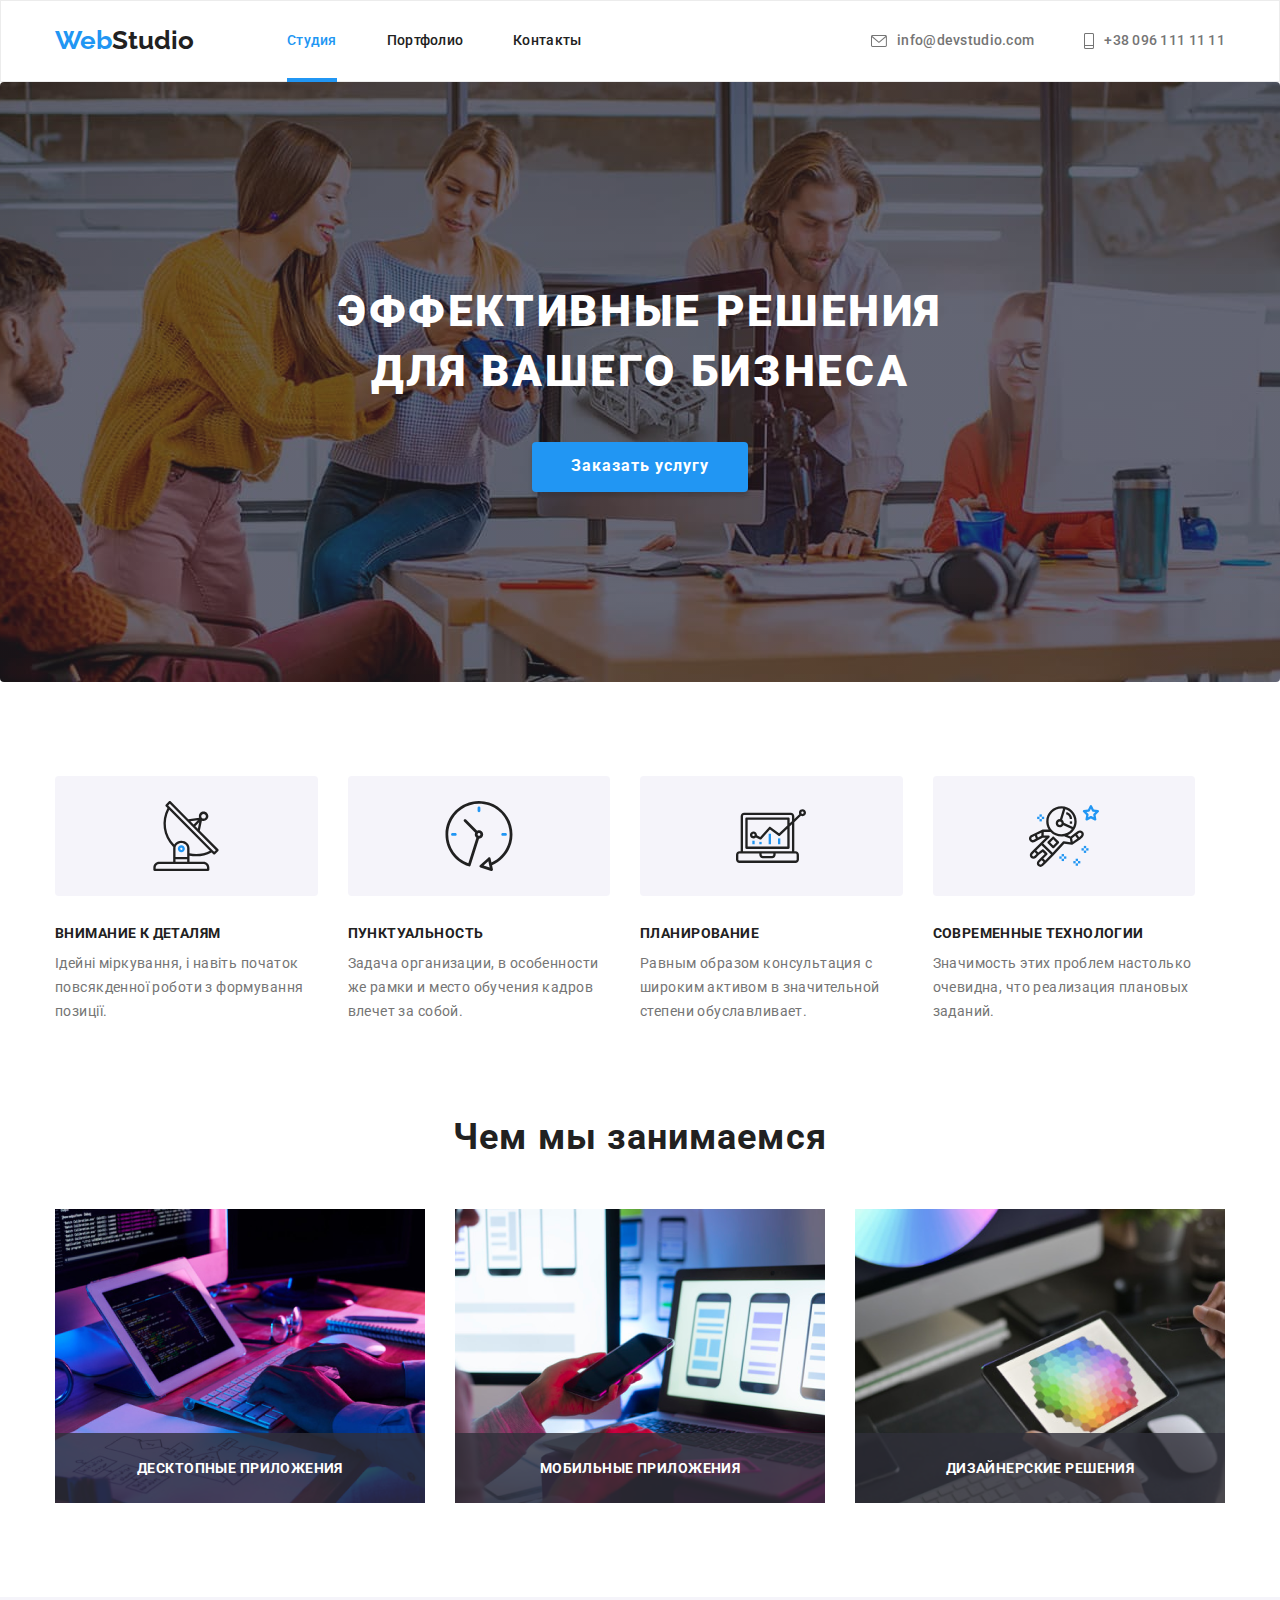
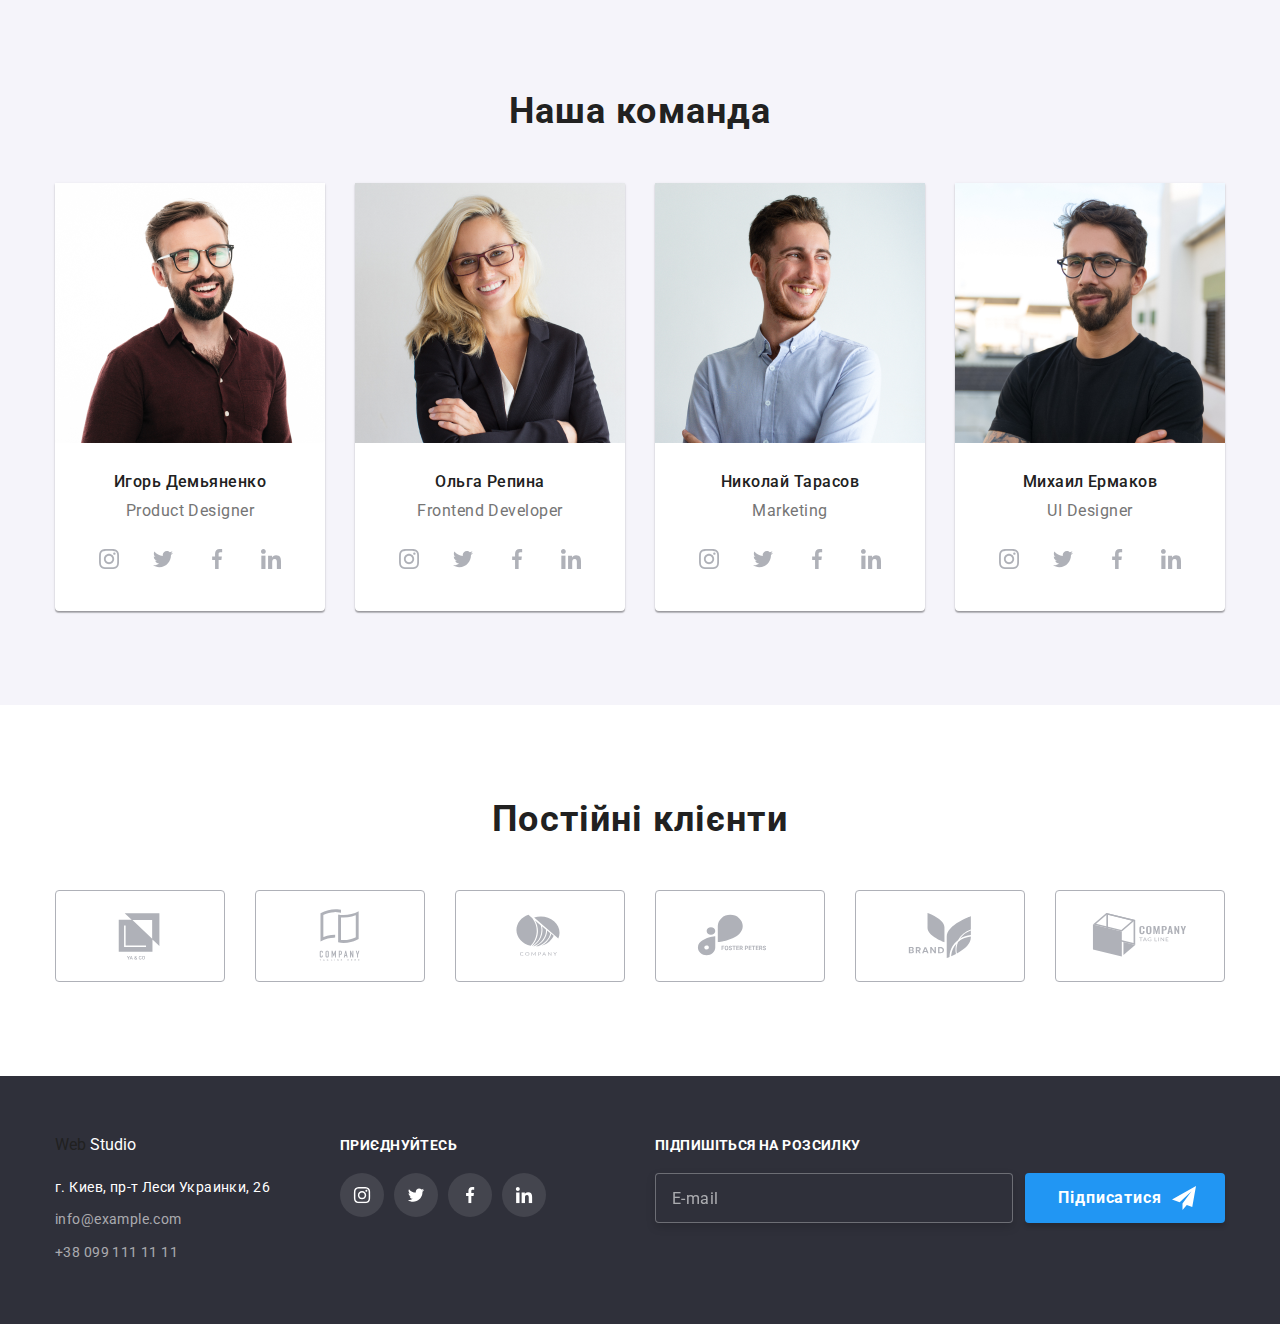
==== index.html @ 9978a511 "HW-7" ====
<!DOCTYPE html>
<html lang="ru">
  <head>
    <meta charset="UTF-8" />
    <meta
      name="viewport"
      content="width=device-width, user-scalable=no, initial-scale=1.0, maximum-scale=1.0, minimum-scale=1.0"
    />
    <meta http-equiv="X-UA-Compatible" content="ie=edge" />
    <title>Студия</title>
    <link
      href="https://fonts.googleapis.com/css2?family=Raleway:wght@700&amp;family=Roboto:wght@400;500;700;900&amp;display=swap"
      rel="stylesheet"
    />

    <link
      rel="stylesheet"
      href="https://cdnjs.cloudflare.com/ajax/libs/modern-normalize/1.1.0/modern-normalize.min.css"
    />
    <link rel="stylesheet" href="./css/styles.css" />
  </head>
  <body>
    <!--шапка -->
    <header class="header">
      <div class="container flex">
        <nav class="flex">
          <a href="#" lang="en" class=" link header__logo"
            >Web<span class="header__logo-text">Studio</span></a
          >
          <ul class="nav-header">
            <li class="nav-header__title">
              <a href="./index.html" class="nav-header__link current link">Студия</a>
            </li>
            <li class="nav-header__title">
              <a href="./portfolio.html" class="nav-header__link link">Портфолио</a>
            </li>
            <li class="nav-header__title">
              <a href="#" class="nav-header__link link">Контакты</a>
            </li>
          </ul>
        </nav>

        <!-- контакты -->
        <ul class="nav-header contact">
          <li class="nav-header__title">
            <a
              href="mailto:info@devstudio.com"
              class="nav-header__link nav-header__contacts link"
            >
              <svg class="nav-header__icon" width="16" height="12">
                <use
                  href="./images/symbol-defs.svg#icon-envelope-hover"
                  class=""
                ></use>
              </svg>
              <span>info@devstudio.com</span>
            </a>
          </li>
          <li class="nav-header__title">
            <a href="tel:+380961111111" class="nav-header__link nav-header__contacts link">
              <svg class="nav-header__icon" width="10" height="16">
                <use
                  href="./images/symbol-defs.svg#icon-Vectors"
                  class=""
                ></use>
              </svg>
              <span>+38 096 111 11 11</span></a
            >
          </li>
        </ul>
      </div>
    </header>

    <main>
      <!-- Эффективные решения для вашего бизнеса -->
      <section class="hero">
        <div class="container">
          <h1 class="hero__title">Эффективные решения для вашего бизнеса</h1>
          <button type="button" class="hero__btn" data-modal-open>
            Заказать услугу
          </button>
        </div>
      </section>
      <!-- Особенности -->
      <section class="section">
        <h2 class="visually-hidden">Особенности</h2>
        <div class="container">
          <ul class="flex">
            <li class="benefits__list">
              <h3 class="benefits__title">Внимание к деталям</h3>
              <p class="benefits__text">
                Ідейні міркування, і навіть початок повсякденної роботи з
                формування позиції.
              </p>
            </li>
            <li class="benefits__list ">
              <h3 class="benefits__title">Пунктуальность</h3>
              <p class="benefits__text">
                Задача организации, в особенности же рамки и место обучения
                кадров влечет за собой.
              </p>
            </li>
            <li class="benefits__list ">
              <h3 class="benefits__title">Планирование</h3>
              <p class="benefits__text">
                Равным образом консультация с широким активом в значительной
                степени обуславливает.
              </p>
            </li>
            <li class="benefits__list ">
              <h3 class="benefits__title">Современные технологии</h3>
              <p class="benefits__text">
                Значимость этих проблем настолько очевидна, что реализация
                плановых заданий.
              </p>
            </li>
          </ul>
        </div>
      </section>
      <!-- Чем мы занимаемся -->
      <section class="section-main">
        <div class="container">
          <h2 class="title-text">Чем мы занимаемся</h2>

          <ul class="flex metier">
            <li class="metier__list">
              <img
                src="./images/occupation1.jpg"
                alt="Десктопные приложения"
                width="370"
                height="294"
              />
              <div class="metier__item">
                <p class=""> Десктопные приложения </p>
              </div>
            </li>
            <li class="metier__list">
              <img
                src="./images/occupation2.jpg"
                alt="Мобильные приложения"
                width="370"
                height="294"
              />
              <div class="metier__item">
                <p class=""> Мобильные приложения </p>
              </div>
            </li>
            <li class="metier__list">
              <img
                src="./images/occupation3.jpg"
                alt="Дизайнерские решения"
                width="370"
                height="294"
              />
              <div class="metier__item">
                <p class=""> Дизайнерские решения </p>
              </div>
            </li>
          </ul>
        </div>
      </section>
      <!-- Наша команда -->
      <section class="team-section section">
        <div class="container">
          <h2 class="title-text">Наша команда</h2>
          <ul class="team flex">
            <li class="box main-nav-item">
              <img
                src="./images/team1.jpeg"
                alt="Product Designer"
                width="270"
              />
              <div class="team-text">
                <h3 class="team-name">Игорь Демьяненко</h3>
                <p lang="en" class="team-profession">Product Designer</p>
                <ul class="team-icon-list">
                  <li class="team-icon-item link">
                    <a href="" class="team-icon">
                      <svg class="team-icon-svg" width="20" height="20">
                        <use
                          href="./images/symbol-defs.svg#icon-instagram-2"
                          class="team-icon-use"
                        ></use>
                      </svg>
                    </a>
                  </li>
                  <li class="team-icon-item link">
                    <a href="" class="team-icon">
                      <svg class="team-icon-svg" width="20" height="20">
                        <use
                          href="./images/symbol-defs.svg#icon-twitter-1"
                          class="team-icon-use"
                        ></use>
                      </svg>
                    </a>
                  </li>
                  <li class="team-icon-item link">
                    <a href="" class="team-icon">
                      <svg class="team-icon-svg" width="20" height="20">
                        <use
                          href="./images/symbol-defs.svg#icon-facebook-1"
                          class="team-icon-use"
                        ></use>
                      </svg>
                    </a>
                  </li>
                  <li class="team-icon-item link">
                    <a href="" class="team-icon">
                      <svg class="team-icon-svg" width="20" height="20">
                        <use
                          href="./images/symbol-defs.svg#icon-linkedin-1"
                          class="team-icon-use"
                        ></use>
                      </svg>
                    </a>
                  </li>
                </ul>
              </div>
            </li>
            <li class="box main-nav-item">
              <img
                src="./images/team2.jpeg"
                alt="Frontend Developer"
                width="270"
              />
              <div class="team-text">
                <h3 class="team-name">Ольга Репина</h3>
                <p lang="en" class="team-profession">Frontend Developer</p>
                <ul class="team-icon-list">
                  <li class="team-icon-item link">
                    <a href="" class="team-icon">
                      <svg class="team-icon-svg" width="20" height="20">
                        <use
                          href="./images/symbol-defs.svg#icon-instagram-2"
                          class="team-icon-use"
                        ></use>
                      </svg>
                    </a>
                  </li>
                  <li class="team-icon-item link">
                    <a href="" class="team-icon">
                      <svg class="team-icon-svg" width="20" height="20">
                        <use
                          href="./images/symbol-defs.svg#icon-twitter-1"
                          class="team-icon-use"
                        ></use>
                      </svg>
                    </a>
                  </li>
                  <li class="team-icon-item link">
                    <a href="" class="team-icon">
                      <svg class="team-icon-svg" width="20" height="20">
                        <use
                          href="./images/symbol-defs.svg#icon-facebook-1"
                          class="team-icon-use"
                        ></use>
                      </svg>
                    </a>
                  </li>
                  <li class="team-icon-item link">
                    <a href="" class="team-icon">
                      <svg class="team-icon-svg" width="20" height="20">
                        <use
                          href="./images/symbol-defs.svg#icon-linkedin-1"
                          class="team-icon-use"
                        ></use>
                      </svg>
                    </a>
                  </li>
                </ul>
              </div>
            </li>
            <li class="box main-nav-item">
              <img src="./images/team3.jpeg" alt="Marketing" width="270" />
              <div class="team-text">
                <h3 class="team-name">Николай Тарасов</h3>
                <p lang="en" class="team-profession">Marketing</p>
                <ul class="team-icon-list">
                  <li class="team-icon-item link">
                    <a href="" class="team-icon">
                      <svg class="team-icon-svg" width="20" height="20">
                        <use
                          href="./images/symbol-defs.svg#icon-instagram-2"
                          class="team-icon-use"
                        ></use>
                      </svg>
                    </a>
                  </li>
                  <li class="team-icon-item link">
                    <a href="" class="team-icon">
                      <svg class="team-icon-svg" width="20" height="20">
                        <use
                          href="./images/symbol-defs.svg#icon-twitter-1"
                          class="team-icon-use"
                        ></use>
                      </svg>
                    </a>
                  </li>
                  <li class="team-icon-item link">
                    <a href="" class="team-icon">
                      <svg class="team-icon-svg" width="20" height="20">
                        <use
                          href="./images/symbol-defs.svg#icon-facebook-1"
                          class="team-icon-use"
                        ></use>
                      </svg>
                    </a>
                  </li>
                  <li class="team-icon-item link">
                    <a href="" class="team-icon">
                      <svg class="team-icon-svg" width="20" height="20">
                        <use
                          href="./images/symbol-defs.svg#icon-linkedin-1"
                          class="team-icon-use"
                        ></use>
                      </svg>
                    </a>
                  </li>
                </ul>
              </div>
            </li>
            <li class="box main-nav-item">
              <img src="./images/team4.jpeg" alt="UI Designer" width="270" />
              <div class="team-text">
                <h3 class="team-name">Михаил Ермаков</h3>
                <p lang="en" class="team-profession">UI Designer</p>
                <ul class="team-icon-list">
                  <li class="team-icon-item link">
                    <a href="" class="team-icon">
                      <svg class="team-icon-svg" width="20" height="20">
                        <use
                          href="./images/symbol-defs.svg#icon-instagram-2"
                          class="team-icon-use"
                        ></use>
                      </svg>
                    </a>
                  </li>
                  <li class="team-icon-item link">
                    <a href="" class="team-icon">
                      <svg class="team-icon-svg" width="20" height="20">
                        <use
                          href="./images/symbol-defs.svg#icon-twitter-1"
                          class="team-icon-use"
                        ></use>
                      </svg>
                    </a>
                  </li>
                  <li class="team-icon-item link">
                    <a href="" class="team-icon">
                      <svg class="team-icon-svg" width="20" height="20">
                        <use
                          href="./images/symbol-defs.svg#icon-facebook-1"
                          class="team-icon-use"
                        ></use>
                      </svg>
                    </a>
                  </li>
                  <li class="team-icon-item link">
                    <a href="" class="team-icon">
                      <svg class="team-icon-svg" width="20" height="20">
                        <use
                          href="./images/symbol-defs.svg#icon-linkedin-1"
                          class="team-icon-use"
                        ></use>
                      </svg>
                    </a>
                  </li>
                </ul>
              </div>
            </li>
          </ul>
        </div>
      </section>
      <!--   Постійні клієнти-->
      <section class="section">
        <div class="container">
          <h2 class="title-text">Постійні клієнти</h2>
          <ul class="clients">
            <li class="clients-icons-item link">
              <a href="" class="clients-icon">
                <svg class="clients-icon-svg" width="106" height="60">
                  <use
                    href="./images/symbol-defs.svg#icon-Logo"
                    class="clients-icon-use"
                  ></use>
                </svg>
              </a>
            </li>
            <li class="clients-icons-item link">
              <a href="" class="clients-icon">
                <svg class="clients-icon-svg" width="106" height="60">
                  <use
                    href="./images/symbol-defs.svg#icon-Logo-1"
                    class="clients-icon-use"
                  ></use>
                </svg>
              </a>
            </li>
            <li class="clients-icons-item link">
              <a href="" class="clients-icon">
                <svg class="clients-icon-svg" width="106" height="60">
                  <use
                    href="./images/symbol-defs.svg#icon-Logo-2"
                    class="clients-icon-use"
                  ></use>
                </svg>
              </a>
            </li>
            <li class="clients-icons-item link">
              <a href="" class="clients-icon">
                <svg class="clients-icon-svg" width="106" height="60">
                  <use
                    href="./images/symbol-defs.svg#icon-Logo-3"
                    class="clients-icon-use"
                  ></use>
                </svg>
              </a>
            </li>
            <li class="clients-icons-item link">
              <a href="" class="clients-icon">
                <svg class="clients-icon-svg" width="106" height="60">
                  <use
                    href="./images/symbol-defs.svg#icon-Logo-4"
                    class="clients-icon-use"
                  ></use>
                </svg>
              </a>
            </li>
            <li class="clients-icons-item link">
              <a href="" class="clients-icon">
                <svg class="clients-icon-svg" width="106" height="60">
                  <use
                    href="./images/symbol-defs.svg#icon-Logo-5"
                    class="clients-icon-use"
                  ></use>
                </svg>
              </a>
            </li>
          </ul>
        </div>
      </section>
    </main>
    <footer class="footer-box">
      <div class="container footer-box-flex">
        <div>
          <a href="#" lang="en" class="logo link"
            >Web
            <span class="studio-logo-footer">Studio</span>
          </a>

          <address class="addresses">
            <ul>
              <li class="addresses-footer-gps">
                <a class="contact-footer link gps">
                  г. Киев, пр-т Леси Украинки, 26</a
                >
              </li>
              <li class="addresses-footer-mail">
                <a href="mailto:info@example.com" class="contact-footer link"
                  >info@example.com</a
                >
              </li>
              <li class="addresses-footer-tel">
                <a href="tel:+380991111111" class="contact-footer link"
                  >+38 099 111 11 11</a
                >
              </li>
            </ul>
          </address>
        </div>

          <div class="footer-box-icon">
            <p class="footer-icon-text">приєднуйтесь</p>
            <ul class="footer-flex">
              <li class="footer-icon-item link">
                <a href="" class="footer-icon">
                  <svg class="footer-icon-svg" width="20" height="16.25">
                    <use
                      href="./images/symbol-defs.svg#icon-instagram-2"
                      class="footer-icon-use"
                    ></use>
                  </svg>
                </a>
              </li>
              <li class="footer-icon-item link">
                <a href="" class="footer-icon">
                  <svg class="footer-icon-svg" width="20" height="16.25">
                    <use
                      href="./images/symbol-defs.svg#icon-twitter-1"
                      class="footer-icon-use"
                    ></use>
                  </svg>
                </a>
              </li>
              <li class="footer-icon-item link">
                <a href="" class="footer-icon">
                  <svg class="footer-icon-svg" width="20" height="16.25">
                    <use
                      href="./images/symbol-defs.svg#icon-facebook-1"
                      class="footer-icon-use"
                    ></use>
                  </svg>
                </a>
              </li>
              <li class="footer-icon-item link">
                <a href="" class="footer-icon">
                  <svg class="footer-icon-svg" width="20" height="16.25">
                    <use
                      href="./images/symbol-defs.svg#icon-linkedin-1"
                      class="footer-icon-use"
                    ></use>
                  </svg>
                </a>
              </li>
            </ul>
          </div>


          <div class="footer-box-icon-btn">
            <p class="footer-icon-text">Підпишіться на розсилку</p>
            <form class="footer-flex">
              <label for="email"></label>
              <input
                type="email"
                name="email"
                placeholder="E-mail"
                class="footer-input"
                id="email"
              />

              <button type="submit" class="modal-btn-footer">
                Підписатися
                <svg class="icon-modal-svg-footer" width="24" height="24">
                  <use href="./images/symbol-defs.svg#icon-icon-send"></use>
                </svg>
              </button>

            </form>
          </div>

      </div>
    </footer>

    <div class="backdrop is-hidden" data-modal>
      <div class="modal">
        <button type="button" class="icon-modal" data-modal-close>
          <svg class="modal-close" width="11" height="11">
          <use href="./images/symbol-defs.svg#icon-close" class=""></use>
        </svg></button>
        <p class="text-form">Залиште свої дані, ми вам передзвонимо</p>
        <form>

          <div class="form-studio">
            <label class="form-studio-label" for="name">Ім'я</label>
              <input type="text" name="name" class="form-input" id="name"/>
              <svg class="icon-modal-svg" width="12" height="12">
                <use href="./images/symbol-defs.svg#icon-name"></use>
              </svg>
          </div>

          <div class="form-studio">
            <label class="form-studio-label" for="tel"
              >Телефон </label>
              <input type="number" name="tel" class="form-input" id="tel"/>
              <svg class="icon-modal-svg" width="12" height="12">
                <use href="./images/symbol-defs.svg#icon-tel"></use>
              </svg>

          </div>

          <div class="form-studio">
            <label class="form-studio-label" for="email_studio"
              >Пошта</label>

              <input type="email" name="email" class="form-input" id="email_studio"/>
              <svg class="icon-modal-svg" width="12" height="12">
                <use href="./images/symbol-defs.svg#icon-email"></use>
              </svg>

          </div>

          <label for="comment" class="form-studio">Коментар </label>
          <textarea
            name="comment"
            id="comment"
            rows="10"
            placeholder="Введіть текст"
            class="form-studio-textarea"
          ></textarea>
          <div class="checkbox-modal">
            <label for="policy" class="checkbox-modal-text">
              <input
                type="checkbox"
                name="policy"
                id="policy"
                class="checkbox"
              />
              <svg
                class="icon-checkbox icon-modal-check"
                width="16"
                height="15"
              >
                <use href="./images/symbol-defs.svg#icon-check"></use>
              </svg>
              <span class="icon-checkbox-text">
              Погоджуюся з розсилкою та приймаю
              <a href="" class="link-checkbox"> Умови договору </a>
            </span>
            </label
            >
          </div>

            <button type="submit" class="modal-btn">Відправити</button>

        </form>
      </div>
    </div>
    <script src="./js/modal.js"></script>
  </body>
</html>
---- css/styles.css ----
:root {
  --header-color: #212121;
  --text-color: #757575;
  --accent-color: #2196f3;
  --light-color: #ffffff;
  --fon-color: #2f303a;
  --team-color: #f5f4fa;
  --border-color: #ececec;
  --icon-color: #afb1b8;
  --border-shadow-color: #eeeeee;
  --hover-portfolio: rgba(33, 150, 243, 0.9);
}

body {
  font-family: "Roboto", sans-serif;
  color: var(--header-color);
  background-color: var(--light-color);
}

h1,
h2,
h3,
h4,
h5,
h6,
p {
  margin: 0;
}

ul {
  margin: 0;
  padding-left: 0;
}

.container {
  width: 1200px;
  padding-left: 15px;
  padding-right: 15px;

  margin-left: auto;
  margin-right: auto;
}

.link {
  text-decoration: none;
  color: var(--header-color);
}

li {
  list-style: none;
}

.section {
  padding-top: 94px;
  padding-bottom: 94px;
}

/* Cтудия */
.flex{
  display: flex;
}
.header {
  border: 1px solid var(--border-color);
  margin-right: auto;
  margin-left: auto;
}
.header__logo {
  padding-top: 24px;
  padding-bottom: 25px;
  margin-right: 93px;
  font-family: "Raleway", sans-serif;
  font-weight: 700;
  font-size: 26px;
  line-height: 1.19;
  color: var(--accent-color);
}
.nav-header {
  font-weight: 500;
  font-size: 14px;
  line-height: 1.14;
  letter-spacing: 0.02em;
  display: flex;
  transition: color 250ms cubic-bezier(0.4, 0, 0.2, 1);
}
.nav-header__link {
  display: block;
  padding-top: 32px;
  padding-bottom: 32px;
  transition: color 250ms cubic-bezier(0.4, 0, 0.2, 1);
}
.nav-header__title {
  margin-right: 50px;
  position: relative;
}
.nav-header__title:last-child,
.main-nav-item:last-child,
.metier__list:last-child,
.footer-icon-item:last-child {
  margin-right: 0;
}
.nav-header__icon {
  margin-right: 10px;
}
.nav-header__contacts {
  color: var(--text-color);
  fill: var(--text-color);
  display: flex;
  align-items: center;
}
.nav-header .nav-header__link:hover {
  color: var(--accent-color);
  fill: var(--accent-color);
}
.nav-header .nav-header__link:focus {
  color: var(--accent-color);
}
.nav-header .nav-header__link:focus .header-icon {
  fill: var(--accent-color);
}
.contact {
  margin-left: auto;
}
.current::after {
  position: absolute;
  content: "";
  display: inline-block;
  width: 100%;
  height: 4px;
  background-color: var(--accent-color);
  bottom: -1.5%;
  left: 0;
}
.current {
  color: var(--accent-color);
}
.hero {
  background-color: #c4c4c4;
  height: 600px;
  max-width: 1600px;
  margin-right: auto;
  margin-left: auto;
  background-image: linear-gradient(
          to right,
          rgba(47, 48, 58, 0.4),
          rgba(47, 48, 58, 0.4)
  ),
  url("../images/hero.jpg");
  background-repeat: no-repeat;
  background-size: cover;
  background-position: center;
  border-radius: 4px;
  display: block;
  text-align: center;
  padding: 200px 0;
}
.hero__title {
  font-weight: 900;
  font-size: 44px;
  line-height: 1.36;
  text-align: center;
  letter-spacing: 0.06em;
  text-transform: uppercase;
  color: var(--light-color);
  width: 696px;
  margin: auto;
}
.hero__btn:hover,
.hero__btn:focus {
  background-color: var(--accent-color);
  color: var(--light-color);
}
.hero__btn {
  cursor: pointer;
  transition: color 250ms cubic-bezier(0.4, 0, 0.2, 1);
  border: 0;
  background: var(--accent-color);
  box-shadow: 0 4px 4px rgba(0, 0, 0, 0.15);
  border-radius: 4px;
  font-weight: 700;
  font-size: 16px;
  line-height: 1.8;
  align-items: center;
  text-align: center;
  letter-spacing: 0.06em;
  color: var(--light-color);
  width: 216px;
  height: 50px;
  margin-top: 40px;
}
.visually-hidden {
  position: absolute;
  width: 1px;
  height: 1px;
  margin: -1px;
  border: 0;
  padding: 0;
  white-space: nowrap;
  clip: rect(0 0 0 0);
  overflow: hidden;
}
.benefits__list {
  flex-basis: 270px;
  margin-right: 30px;
  position: relative;
}
.benefits__list::before {
  content: "";
  display: flex;
  height: 120px;
  margin-bottom: 30px;
  background-size: 70px 70px;
  background-repeat: no-repeat;
  background-position: center;

  background-color: var(--team-color);
  border-radius: 4px;
}
.benefits__list:nth-child(1)::before {
  background-image: url("../images/antenna.svg");
}
.benefits__list:nth-child(2)::before {
  background-image: url("../images/clock.svg");
}
.benefits__list:nth-child(3)::before {
  background-image: url("../images/diagram.svg");
}
.benefits__list:nth-child(4)::before {
  background-image: url("../images/astronaut.svg");
}
.benefits__title {
  font-weight: 700;
  font-size: 14px;
  line-height: 1.14;
  letter-spacing: 0.03em;
  text-transform: uppercase;
  margin-bottom: 10px;
}
.benefits__text {
  font-size: 14px;
  line-height: 1.7;
  letter-spacing: 0.03em;
  color: var(--text-color);
}
.section-main {
  padding-bottom: 94px;
}
.metier {
  margin-top: 50px;
}
.metier__list{
  margin-right: 30px;
  position: relative;
}
.metier__item {
  position: absolute;
  bottom: 0;
  left: 0;
  display: flex;
  background: rgba(47, 48, 58, 0.8);
  justify-content: center;
  width: 370px;
  height: 70px;
  font-weight: 700;
  font-size: 14px;
  line-height: 16px;
  letter-spacing: 0.03em;
  text-transform: uppercase;
  text-align: center;
  color: var(--light-color);
  flex-direction: column
}








.main-nav-item {
  margin-right: 30px;
  position: relative;
}


.buttons-all {
  padding-top: 10px;
}













.title-text {
  font-weight: 700;
  font-size: 36px;
  line-height: 1.16;
  letter-spacing: 0.03em;
  text-align: center;
}





.team {
  margin-top: 50px;
}
.team-section {
  background-color: var(--team-color);
}



.team-text {
  padding-top: 30px;
  padding-bottom: 30px;
  text-align: center;
}

.team-name {
  font-weight: 500;
  font-size: 16px;
  line-height: 1.18;
  letter-spacing: 0.03em;
  margin-bottom: 10px;
}

.team-profession {
  font-weight: 400;
  line-height: 1.18;
  letter-spacing: 0.03em;
  color: var(--text-color);
  margin-bottom: 16px;
}
.team-icon-list {
  display: flex;
  justify-content: center;
  gap: 10px;
}

.team-icon {
  width: 44px;
  height: 44px;
  border-radius: 50%;
  display: flex;
  align-items: center;
  justify-content: center;
  fill: var(--icon-color);
  transition: background-color 250ms cubic-bezier(0.4, 0, 0.2, 1);
  outline: none;
}
.team-icon-svg {
  transition: fill 250ms cubic-bezier(0.4, 0, 0.2, 1);
}
.team-icon:hover,
.team-icon:focus {
  background-color: var(--accent-color);
}

.team-icon:hover .team-icon-svg,
.team-icon:focus .team-icon-svg {
  fill: var(--light-color);
}

.contact-footer {
  font-size: 14px;
  line-height: 1.7;
  letter-spacing: 0.03em;
  color: rgba(255, 255, 255, 0.6);
  transition: color 250ms cubic-bezier(0.4, 0, 0.2, 1);
}

.gps {
  font-size: 14px;
  line-height: 24px;
  letter-spacing: 0.03em;
  color: var(--light-color);
}

.footer-box {
  background-color: var(--fon-color);
  padding: 60px 0;
}

.contact-footer:hover,
.contact-footer:focus {
  color: var(--light-color);
}

.header__logo-text {
  color: var(--header-color);
}

.studio-logo-footer {
  color: var(--light-color);
}

/*/Портфолио*/
.section-portfolio {
  padding: 94px 0;
}

.section-lite {
  padding-top: 50px;
  padding-bottom: 94px;
}

.buttons-portfolio {
  font-family: "Roboto", sans-serif;
  font-weight: 500;
  line-height: 1.6;
  text-align: center;
  letter-spacing: 0.03em;
  color: var(--header-color);
  background: var(--team-color);
  border-radius: 4px;
  margin-left: auto;
  margin-right: auto;
  border: none;
  height: 38px;
  padding: 6px 22px;
  transition: background-color 250ms cubic-bezier(0.4, 0, 0.2, 1),
    color 250ms cubic-bezier(0.4, 0, 0.2, 1),
    box-shadow 250ms cubic-bezier(0.4, 0, 0.2, 1);
}

.portfolio-button li {
  margin-right: 8px;
}

.portfolio-button li:last-child {
  margin-right: 0;
}

.buttons-portfolio:hover,
.buttons-portfolio:focus {
  background-color: var(--accent-color);
  color: var(--light-color);
  box-shadow: 0 3px 1px rgba(0, 0, 0, 0.1), 0 1px 2px rgba(0, 0, 0, 0.08),
    0 2px 2px rgba(0, 0, 0, 0.12);
  border-radius: 4px;
}

.buttons-portfolio {
  cursor: pointer;
}

.header-portfolio {
  font-weight: 700;
  font-size: 18px;
  line-height: 2;
  letter-spacing: 0.06em;
}

.services-portfolio {
  line-height: 1.8;
  letter-spacing: 0.03em;
  color: var(--text-color);
  margin-top: 4px;
}

.box {
  background: var(--light-color);

  box-shadow: 0 1px 3px rgba(0, 0, 0, 0.12), 0 1px 1px rgba(0, 0, 0, 0.14),
    0 2px 1px rgba(0, 0, 0, 0.2);
  border-radius: 0 0 4px 4px;
}

.portfolio-button {
  display: flex;
  justify-content: center;
}

.clients {
  display: flex;
  gap: 30px;
  margin-top: 50px;
}

.clients-icon {
  width: 170px;
  height: 92px;
  border: 1px solid #afb1b8;
  border-radius: 4px;
  align-items: center;
  justify-content: center;
  fill: var(--icon-color);
  display: flex;
  transition: border-color 250ms cubic-bezier(0.4, 0, 0.2, 1);
  outline: none;
}
.clients-icon-svg {
  transition: fill 250ms cubic-bezier(0.4, 0, 0.2, 1);
}
.clients-icon:hover,
.clients-icon:focus {
  border-color: var(--accent-color);
}

.clients-icon:hover .clients-icon-svg,
.clients-icon:focus .clients-icon-svg {
  fill: var(--accent-color);
}

/*Футер*/
.addresses {
  font-style: normal;
  margin-top: 20px;
  display: flex;
}

.addresses-footer-mail {
  margin-top: 9px;
}

.addresses-footer-tel {
  margin-top: 9px;
}

.all-buttons {
  background-color: var(--accent-color);
  color: var(--light-color);
}

.footer-flex {
  display: flex;
  margin-top: 20px;
}
.footer-box-icon {
  margin-left: 70px;
}
.footer-box-icon-btn{
  margin-left: auto;
}
.footer-box-flex {
  display: flex;
  justify-content: flex-start;
  align-items: baseline;
}
.footer-icon {
  width: 44px;
  height: 44px;
  border-radius: 50%;
  display: flex;
  align-items: center;
  justify-content: center;
  fill: var(--light-color);
  background-color: rgba(255, 255, 255, 0.1);
  transition: background-color 250ms cubic-bezier(0.4, 0, 0.2, 1);
  outline: none;
}
.footer-icon-svg {
  transition: fill 250ms cubic-bezier(0.4, 0, 0.2, 1);
}
.footer-icon-text {
  font-weight: 700;
  font-size: 14px;
  letter-spacing: 0.03em;
  text-transform: uppercase;
  color: var(--light-color);
}

.footer-icon:hover,
.footer-icon:focus {
  background-color: var(--accent-color);
}

.footer-icon:hover .footer-icon-svg,
.footer-icon:focus .footer-icon-svg {
  fill: var(--light-color);
}
.footer-icon-item {
  margin-right: 10px;
}
img {
  display: block;
  max-width: 100%;
  height: auto;
}

.box-portfolio {
  display: flex;
  flex-wrap: wrap;
  margin-top: 50px;
}

.portfolio-box-text {
  padding: 20px 24px;

  border-top: 0;
}

.box-cart {
  background: var(--light-color);
  width: 370px;
  margin-right: 30px;
  margin-bottom: 30px;
  border: 1px solid var(--border-shadow-color);
  transition: box-shadow 250ms cubic-bezier(0.4, 0, 0.2, 1);
}
.portfolio-box-img{
  display: inline-block;
  outline: none;
}
.portfolio-box-img:hover,
.portfolio-box-img:focus {
  box-shadow: 0 1px 1px rgba(0, 0, 0, 0.12), 0 4px 4px rgba(0, 0, 0, 0.06),
    1px 4px 6px rgba(0, 0, 0, 0.16);
}

.box-cart:nth-child(3n) {
  margin-right: 0;
}

.box-cart:nth-last-child(-n + 3) {
  margin-bottom: 0;
}
/*Анимации*/
.portfolio-modal {
  position: absolute;
  top: 50%;
  left: 50%;
  transform: translate(-50%, 50%);
  background: var(--hover-portfolio);
  width: 100%;
  height: 100%;
  display: inline-block;
  text-align: center;
  font-weight: 400;
  font-size: 18px;
  line-height: 28px;
  letter-spacing: 0.03em;
  color: var(--light-color);
  padding: 63px 24px;
  transition: transform 250ms cubic-bezier(0.4, 0, 0.2, 1);
}

.portfolio-box-img:hover .portfolio-modal,
.portfolio-box-img:focus .portfolio-modal {
  transform: translate(-50%, -50%);
}

.position {
  position: relative;
  overflow: hidden;
}
/*----------------модалка---------------*/

.backdrop {
  position: fixed;
  top: 0;
  left: 0;
  min-width: 100%;
  min-height: 100%;
  background: rgba(0, 0, 0, 0.2);
  opacity: 1;
  transition: opacity 250ms cubic-bezier(0.4, 0, 0.2, 1),
    visibility 250ms cubic-bezier(0.4, 0, 0.2, 1);
}
.backdrop.is-hidden {
  opacity: 0;
  pointer-events: none;
  visibility: hidden;
}
.backdrop.is-hidden .modal {
  transform: translate(-50%, -50%) scale(0.9);
}
.modal {
  position: absolute;
  min-height: 521px;
  width: 528px;
  background: var(--light-color);
  box-shadow: 0 1px 3px rgba(0, 0, 0, 0.12), 0 1px 1px rgba(0, 0, 0, 0.14),
    0 2px 1px rgba(0, 0, 0, 0.2);
  border-radius: 4px;

  top: 50%;
  left: 50%;
  transform: translate(-50%, -50%) scale(1);
  transition: transform 250ms cubic-bezier(0.4, 0, 0.2, 1);
  padding: 40px;
}

.icon-modal {
  position: absolute;
  padding: 9px 9px 10px 10px;
  border-radius: 50%;
  border: 1px solid rgba(0, 0, 0, 0.1);
  top: 8px;
  right: 9px;
  background-color: var(--light-color);
  line-height: 0;
  cursor: pointer;
  transition: fill 250ms cubic-bezier(0.4, 0, 0.2, 1);
}
.modal-close {
  transition: fill 250ms cubic-bezier(0.4, 0, 0.2, 1);
}
textarea {
  resize: none;
}
.text-form {
  display: flex;
  flex-direction: column;
  font-weight: 700;
  font-size: 20px;
  line-height: 23px;
  text-align: center;
  letter-spacing: 0.03em;
  color: var(--header-color);
}
.form-studio {
  display: block;
  margin-top: 12px;
  margin-bottom: 4px;
  flex-direction: column;
  font-weight: 400;
  font-size: 12px;
  line-height: 14px;
  letter-spacing: 0.01em;
   color: var(--text-color);
  position: relative;
}

.form-studio-label {
margin-bottom: 4px;
  display: block;
}
.form-studio-textarea {
  display: flex;
  height: 120px;
  width: 100%;
  border: 1px solid rgba(33, 33, 33, 0.2);
  border-radius: 4px;
  margin-bottom: 20px;
  transition: color 250ms cubic-bezier(0.4, 0, 0.2, 1),
    border 250ms cubic-bezier(0.4, 0, 0.2, 1),
    border-radius 250ms cubic-bezier(0.4, 0, 0.2, 1);
  padding: 12px 16px;
}
.form-studio-textarea::placeholder {
  font-weight: 400;
  font-size: 12px;
  line-height: 14px;
  letter-spacing: 0.01em;
  color: rgba(117, 117, 117, 0.5);
  padding-top: 4px;
}
.form-icon {

}
.icon-modal-svg {
  position: absolute;
  top: calc(50% + 3px);
  left: 12px;
  width: 12px;
  height: 12px;
  transition: fill 250ms cubic-bezier(0.4, 0, 0.2, 1);
}
.checkbox-modal {
  margin-bottom: 30px;
}
.modal-btn {
  cursor: pointer;
  background: var(--accent-color);
  box-shadow: 0 4px 4px rgba(0, 0, 0, 0.15);
  border-radius: 4px;
  font-weight: 700;
display: block;
  line-height: 30px;
  border: 0;
  position: relative;
  letter-spacing: 0.06em;
  color: var(--light-color);
  width: 200px;
  height: 50px;

  margin: auto;
}

.form-input {
  padding-left: 42px;
  transition: color 250ms cubic-bezier(0.4, 0, 0.2, 1),
    border 250ms cubic-bezier(0.4, 0, 0.2, 1),
    border-radius 250ms cubic-bezier(0.4, 0, 0.2, 1);
  cursor: pointer;
  width: 100%;
  height: 40px;
  border: 1px solid rgba(33, 33, 33, 0.2);
  border-radius: 4px;

}
.form-input:focus,
.form-input:focus-visible,
.form-input:hover {
  outline: 0;
  border: 1px solid #2196f3;
  border-radius: 4px;
}
.form-input:focus + .icon-modal-svg,
.form-input:hover + .icon-modal-svg {
  fill: var(--accent-color);
}
.form-studio-textarea:focus,
.form-studio-textarea:hover {
  outline: 0;
  border: 1px solid #2196f3;
  border-radius: 4px;
}
.checkbox-modal-text {
  font-size: 14px;
  line-height: 24px;
  letter-spacing: 0.03em;
  display: inline-block;
  color: var(--text-color);
}
.link-checkbox {
  color: var(--accent-color);
}
.icon-modal:hover .modal-close,
.icon-modal:focus .modal-close {
  fill: var(--accent-color);
}
.checkbox {
  -webkit-appearance: none;
  -moz-appearance: none;
  appearance: none;
}
.form {
  display: flex;
  justify-content: center;
}
.icon-modal-svg-footer {
  fill: var(--light-color);
  margin-left: 10px;

}
.footer-icon-text-form {
}
.modal-btn-footer {
  font-weight: 700;
  font-size: 16px;
  line-height: 30px;
  display: flex;
  align-items: center;
  text-align: center;
  letter-spacing: 0.06em;
  color: var(--light-color);
  width: 200px;
  height: 50px;
  cursor: pointer;
  background: var(--accent-color);
  box-shadow: 0 4px 4px rgba(0, 0, 0, 0.15);
  border-radius: 4px;
  border: 0;
  justify-content: center;
  padding: 10px 24px 10px 28px;
  margin-left: 12px;
  outline: none;
}
.footer-input {
  border: 1px solid rgba(255, 255, 255, 0.3);
  filter: drop-shadow(0 4px 4px rgba(0, 0, 0, 0.15));
  border-radius: 4px;
  background-color: var(--fon-color);
  width: 358px;
  height: 50px;
  padding-left: 16px;
  color: white;
}

.footer-input::placeholder {
  font-weight: 400;
  font-size: 16px;
  line-height: 20px;
  display: flex;
  align-items: center;
  letter-spacing: 0.03em;
  color: rgba(255, 255, 255, 0.6);
}
.icon-checkbox {
  display: inline-block;
  width: 16px;
  height: 15px;
  vertical-align: middle;
  background: var(--light-color);
  box-shadow: 0 1px 3px rgba(0, 0, 0, 0.12), 0 1px 1px rgba(0, 0, 0, 0.14),
    0 2px 1px rgba(0, 0, 0, 0.2);
  border-radius: 4px;
  border: 2px solid var(--header-color);
  transition: border 250ms cubic-bezier(0.4, 0, 0.2, 1);
}
.icon-checkbox-text {
  vertical-align: middle;
}
.checkbox:checked + .icon-modal-check {
  border: var(--accent-color);
  background-color: var(--accent-color);
  /*background-image: url("../images/icon-check.svg");*/
  background-size: contain;
  background-origin: border-box;
}
.checkbox:hover + .icon-checkbox,
.checkbox:focus + .icon-checkbox {
  /*border: 2px solid var(--accent-color);*/
  border: 2px solid var(--accent-color);
}
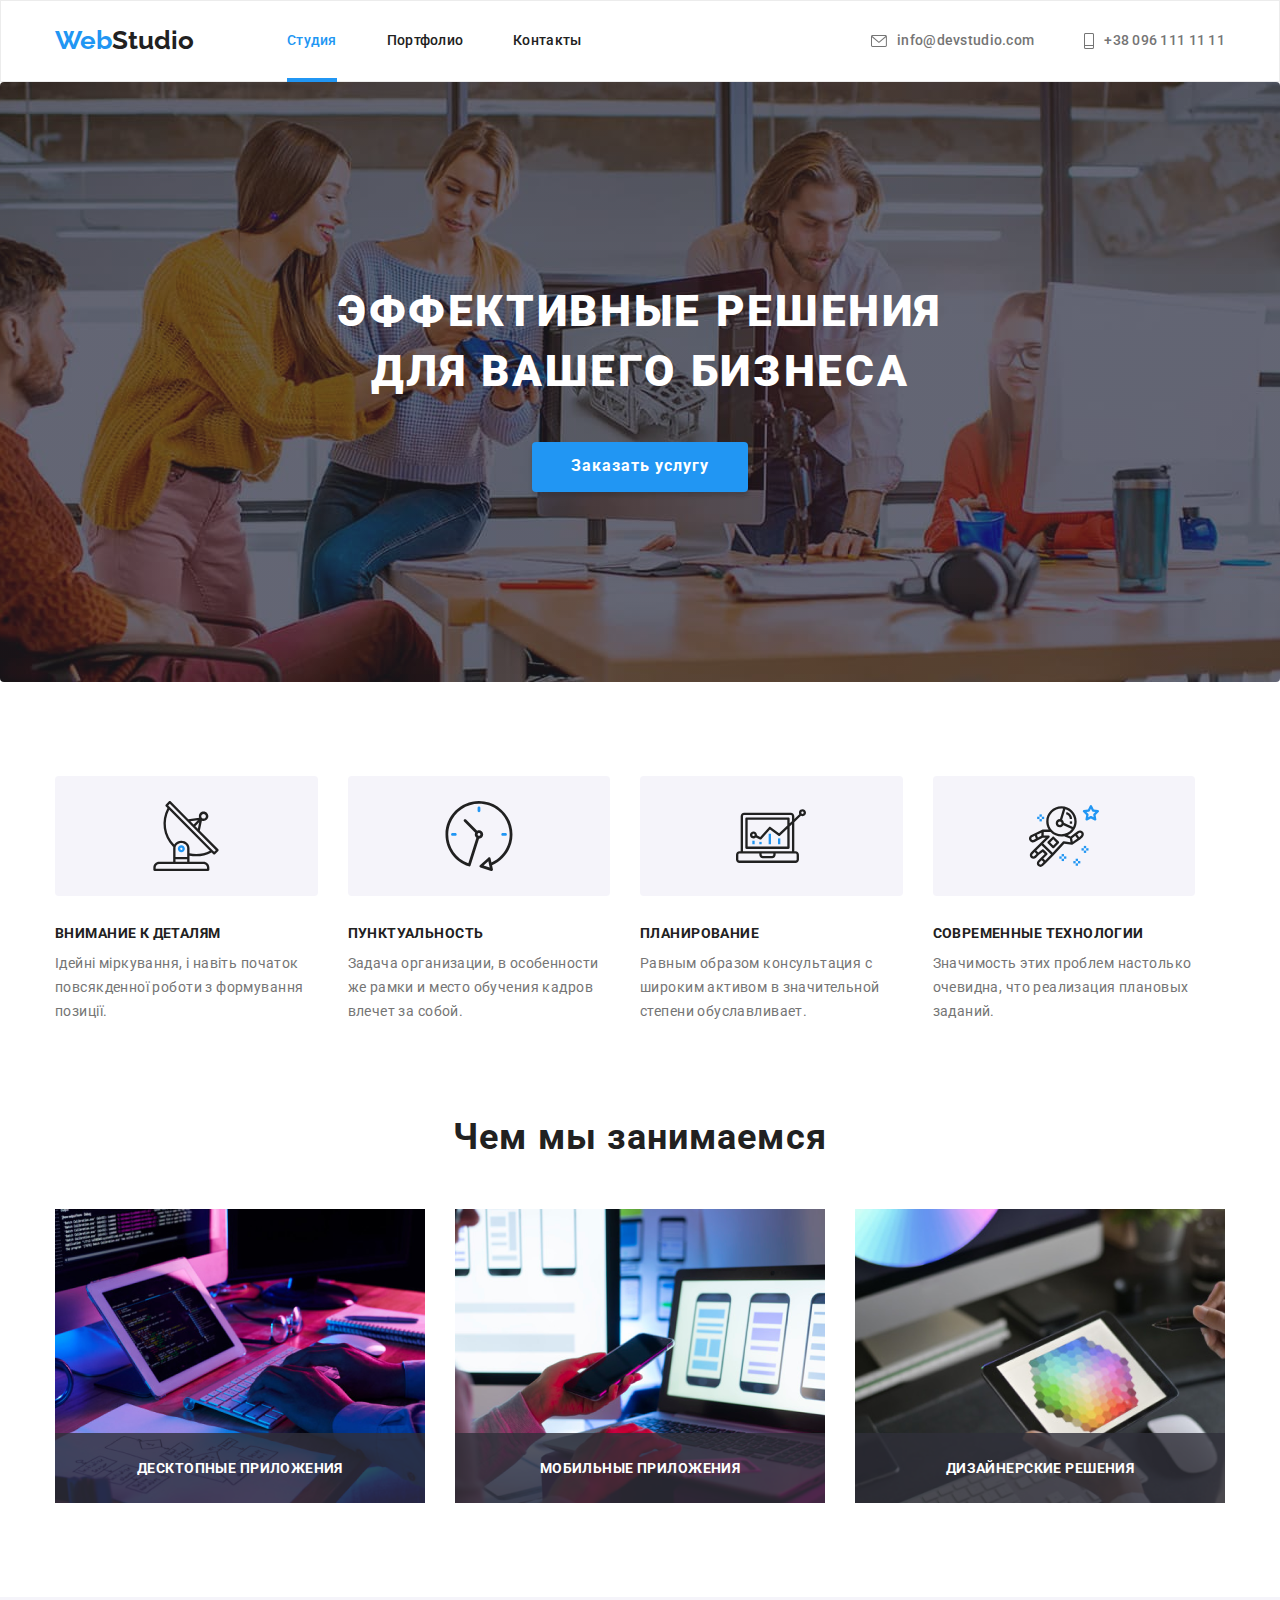
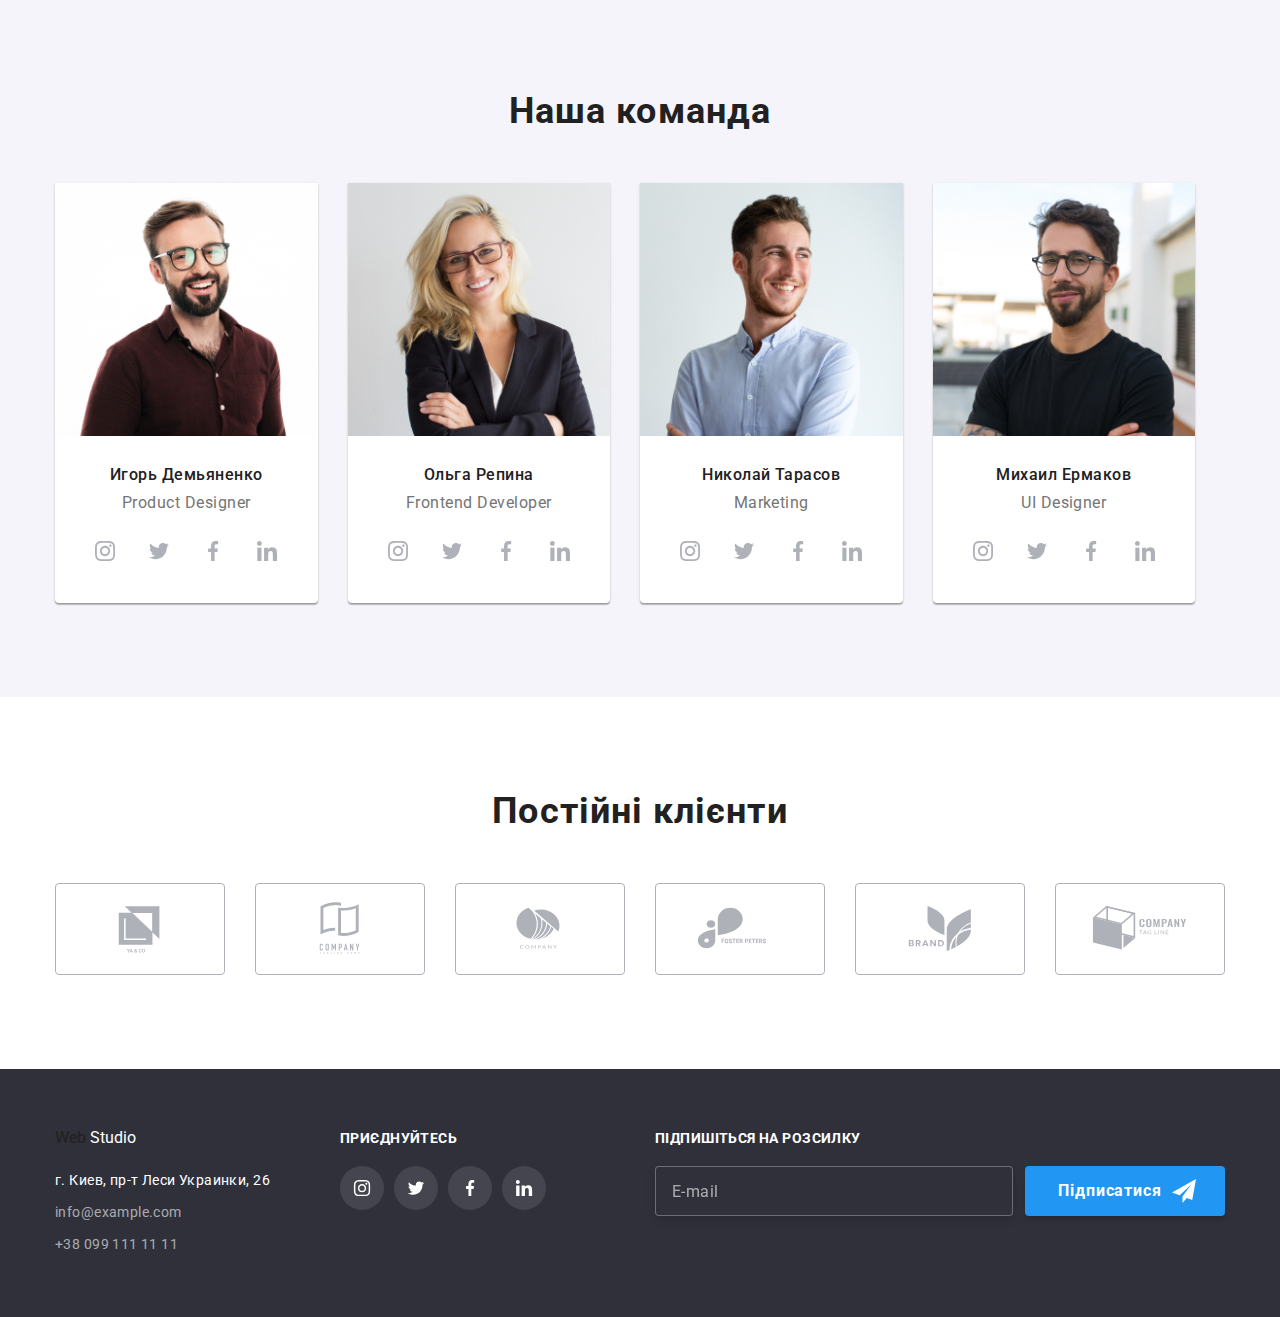
==== commit 9bf80025: "HW-7" ====
--- a/index.html
+++ b/index.html
@@ -160,11 +160,11 @@
         </div>
       </section>
       <!-- Наша команда -->
-      <section class="team-section section">
+      <section class="section-team section">
         <div class="container">
           <h2 class="title-text">Наша команда</h2>
           <ul class="team flex">
-            <li class="box main-nav-item">
+            <li class="team__list team__card">
               <img
                 src="./images/team1.jpeg"
                 alt="Product Designer"
@@ -217,7 +217,7 @@
                 </ul>
               </div>
             </li>
-            <li class="box main-nav-item">
+            <li class="team__list team__card">
               <img
                 src="./images/team2.jpeg"
                 alt="Frontend Developer"
@@ -270,7 +270,7 @@
                 </ul>
               </div>
             </li>
-            <li class="box main-nav-item">
+            <li class="team__list team__card">
               <img src="./images/team3.jpeg" alt="Marketing" width="270" />
               <div class="team-text">
                 <h3 class="team-name">Николай Тарасов</h3>
@@ -319,7 +319,7 @@
                 </ul>
               </div>
             </li>
-            <li class="box main-nav-item">
+            <li class="team__list team__card">
               <img src="./images/team4.jpeg" alt="UI Designer" width="270" />
               <div class="team-text">
                 <h3 class="team-name">Михаил Ермаков</h3>
--- a/css/styles.css
+++ b/css/styles.css
@@ -54,11 +54,11 @@
   padding-top: 94px;
   padding-bottom: 94px;
 }
-
-/* Cтудия */
 .flex{
   display: flex;
 }
+
+
 .header {
   border: 1px solid var(--border-color);
   margin-right: auto;
@@ -133,6 +133,7 @@
 .current {
   color: var(--accent-color);
 }
+/* Cтудия */
 .hero {
   background-color: #c4c4c4;
   height: 600px;
@@ -269,36 +270,9 @@
   color: var(--light-color);
   flex-direction: column
 }
-
-
-
-
-
-
-
-
-.main-nav-item {
-  margin-right: 30px;
-  position: relative;
-}
-
-
-.buttons-all {
-  padding-top: 10px;
-}
-
-
-
-
-
-
-
-
-
-
-
-
-
+.section-team {
+  background-color: var(--team-color);
+}
 .title-text {
   font-weight: 700;
   font-size: 36px;
@@ -306,17 +280,50 @@
   letter-spacing: 0.03em;
   text-align: center;
 }
-
-
-
-
-
 .team {
   margin-top: 50px;
 }
-.team-section {
-  background-color: var(--team-color);
-}
+.team__list {
+  background: var(--light-color);
+
+  box-shadow: 0 1px 3px rgba(0, 0, 0, 0.12), 0 1px 1px rgba(0, 0, 0, 0.14),
+  0 2px 1px rgba(0, 0, 0, 0.2);
+  border-radius: 0 0 4px 4px;
+}
+.team__card {
+  margin-right: 30px;
+  position: relative;
+}
+
+
+
+
+
+
+
+
+.buttons-all {
+  padding-top: 10px;
+}
+
+
+
+
+
+
+
+
+
+
+
+
+
+
+
+
+
+
+
 
 
 
@@ -468,13 +475,7 @@
   margin-top: 4px;
 }
 
-.box {
-  background: var(--light-color);
-
-  box-shadow: 0 1px 3px rgba(0, 0, 0, 0.12), 0 1px 1px rgba(0, 0, 0, 0.14),
-    0 2px 1px rgba(0, 0, 0, 0.2);
-  border-radius: 0 0 4px 4px;
-}
+
 
 .portfolio-button {
   display: flex;
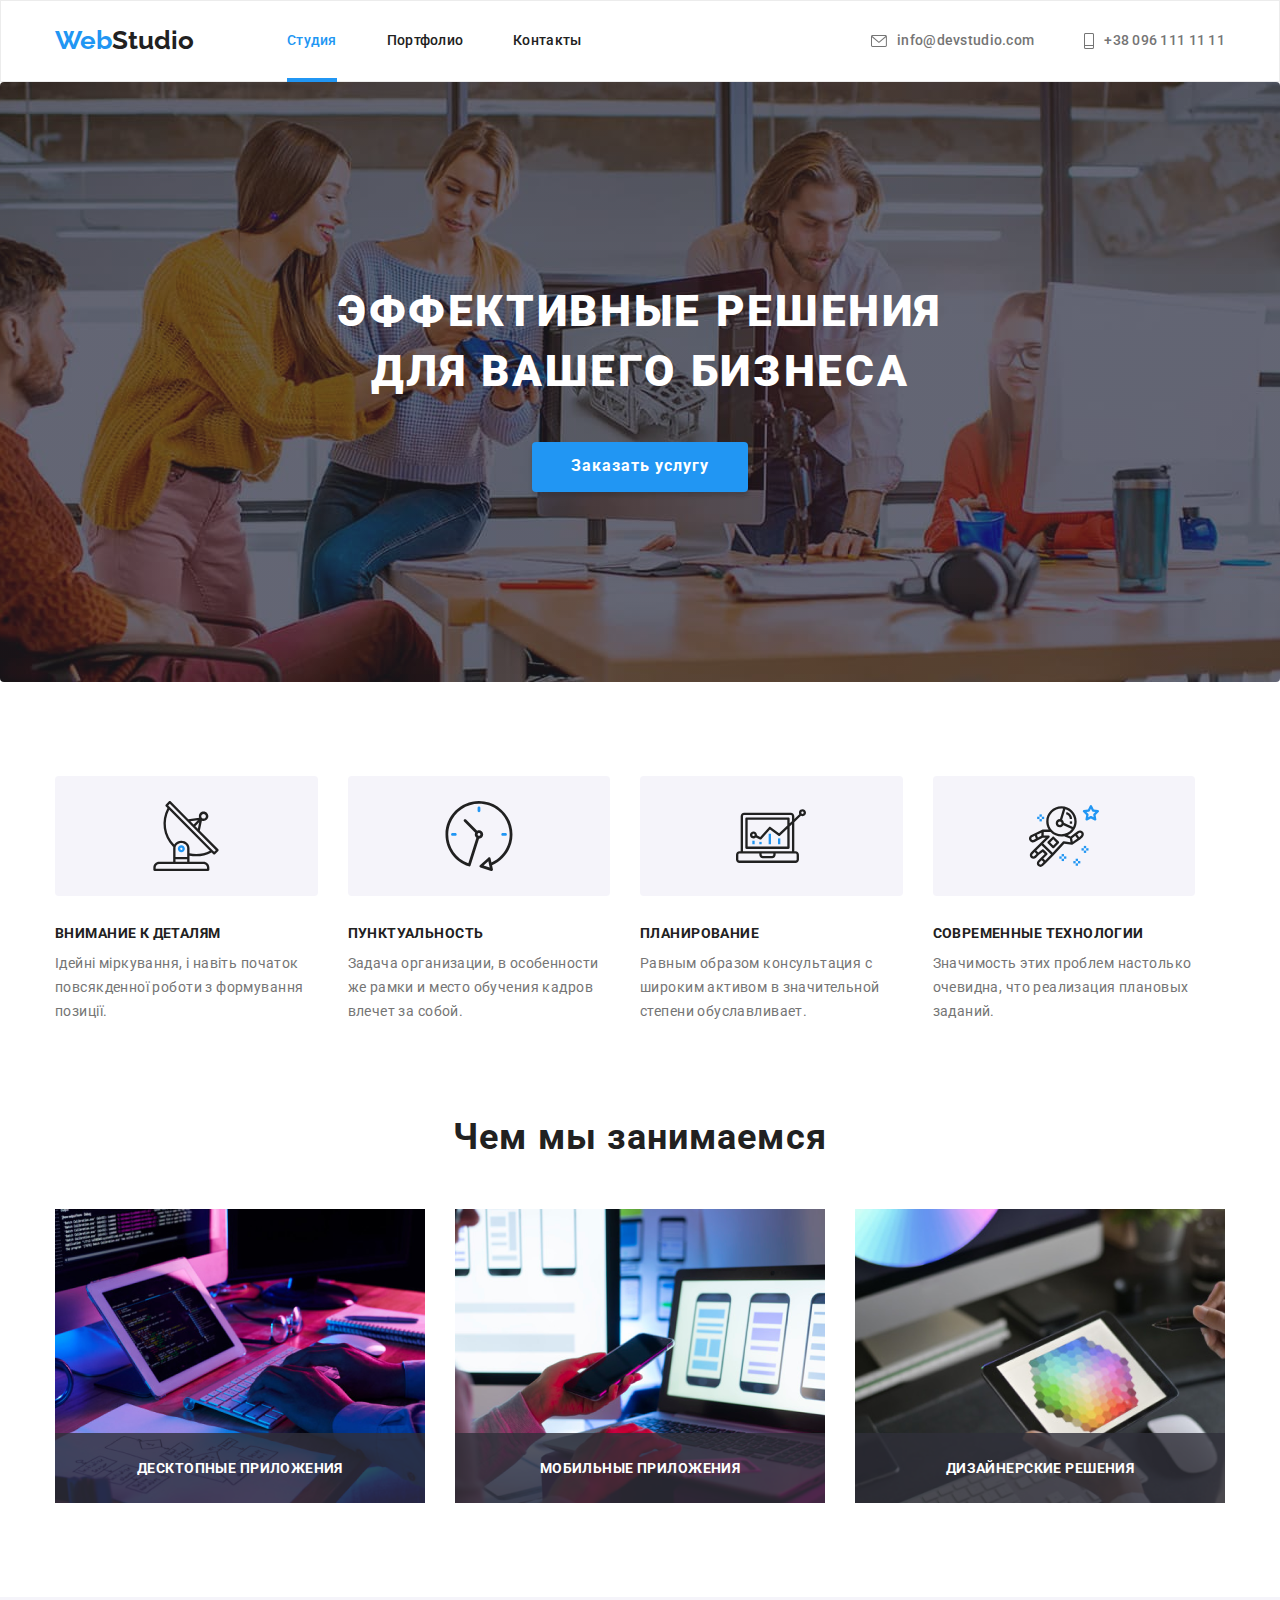
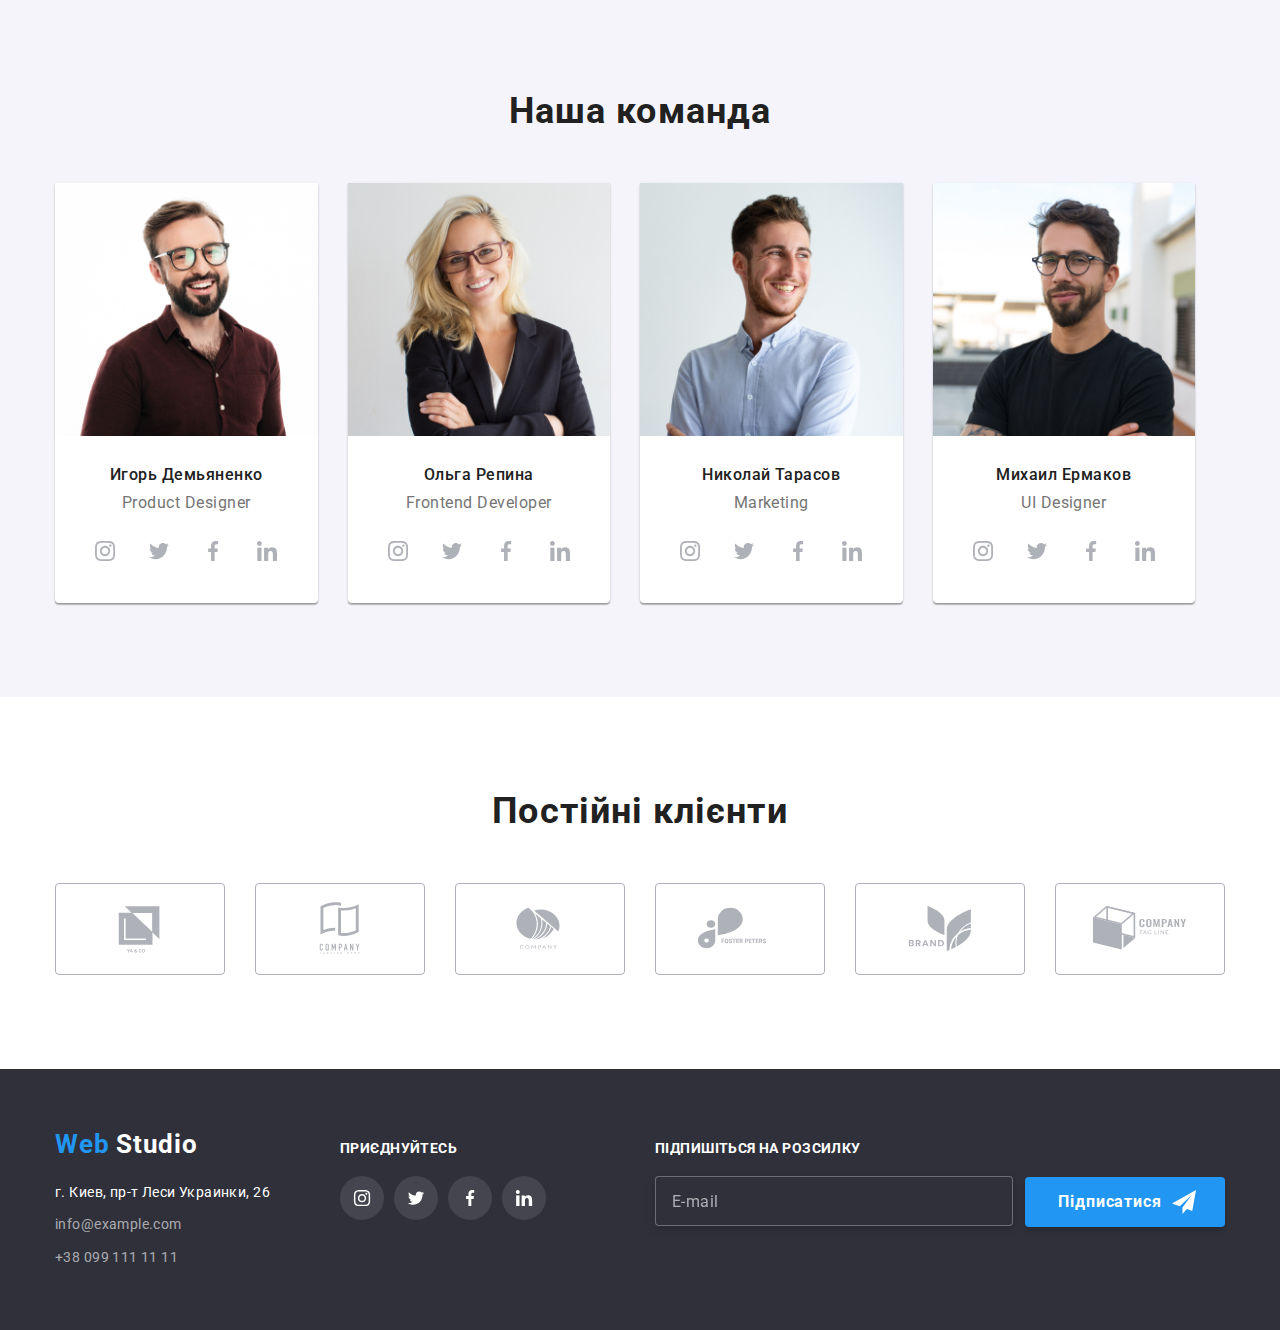
==== commit c95585c6: "HW-7" ====
--- a/index.html
+++ b/index.html
@@ -170,46 +170,46 @@
                 alt="Product Designer"
                 width="270"
               />
-              <div class="team-text">
-                <h3 class="team-name">Игорь Демьяненко</h3>
-                <p lang="en" class="team-profession">Product Designer</p>
-                <ul class="team-icon-list">
-                  <li class="team-icon-item link">
-                    <a href="" class="team-icon">
-                      <svg class="team-icon-svg" width="20" height="20">
+              <div class="team__text">
+                <h3 class="team__name">Игорь Демьяненко</h3>
+                <p lang="en" class="team__profession">Product Designer</p>
+                <ul class="team-list">
+                  <li class="link">
+                    <a href="" class="team-list__icon">
+                      <svg class="team-list__svg" width="20" height="20">
                         <use
                           href="./images/symbol-defs.svg#icon-instagram-2"
-                          class="team-icon-use"
-                        ></use>
-                      </svg>
-                    </a>
-                  </li>
-                  <li class="team-icon-item link">
-                    <a href="" class="team-icon">
-                      <svg class="team-icon-svg" width="20" height="20">
+                          class=""
+                        ></use>
+                      </svg>
+                    </a>
+                  </li>
+                  <li class=" link">
+                    <a href="" class="team-list__icon">
+                      <svg class="team-list__svg" width="20" height="20">
                         <use
                           href="./images/symbol-defs.svg#icon-twitter-1"
-                          class="team-icon-use"
-                        ></use>
-                      </svg>
-                    </a>
-                  </li>
-                  <li class="team-icon-item link">
-                    <a href="" class="team-icon">
-                      <svg class="team-icon-svg" width="20" height="20">
+                          class=""
+                        ></use>
+                      </svg>
+                    </a>
+                  </li>
+                  <li class=" link">
+                    <a href="" class="team-list__icon">
+                      <svg class="team-list__svg" width="20" height="20">
                         <use
                           href="./images/symbol-defs.svg#icon-facebook-1"
-                          class="team-icon-use"
-                        ></use>
-                      </svg>
-                    </a>
-                  </li>
-                  <li class="team-icon-item link">
-                    <a href="" class="team-icon">
-                      <svg class="team-icon-svg" width="20" height="20">
+                          class=""
+                        ></use>
+                      </svg>
+                    </a>
+                  </li>
+                  <li class=" link">
+                    <a href="" class="team-list__icon">
+                      <svg class="team-list__svg" width="20" height="20">
                         <use
                           href="./images/symbol-defs.svg#icon-linkedin-1"
-                          class="team-icon-use"
+                          class=""
                         ></use>
                       </svg>
                     </a>
@@ -223,46 +223,46 @@
                 alt="Frontend Developer"
                 width="270"
               />
-              <div class="team-text">
-                <h3 class="team-name">Ольга Репина</h3>
-                <p lang="en" class="team-profession">Frontend Developer</p>
-                <ul class="team-icon-list">
-                  <li class="team-icon-item link">
-                    <a href="" class="team-icon">
-                      <svg class="team-icon-svg" width="20" height="20">
+              <div class="team__text">
+                <h3 class="team__name">Ольга Репина</h3>
+                <p lang="en" class="team__profession">Frontend Developer</p>
+                <ul class="team-list">
+                  <li class=" link">
+                    <a href="" class="team-list__icon">
+                      <svg class="team-list__svg" width="20" height="20">
                         <use
                           href="./images/symbol-defs.svg#icon-instagram-2"
-                          class="team-icon-use"
-                        ></use>
-                      </svg>
-                    </a>
-                  </li>
-                  <li class="team-icon-item link">
-                    <a href="" class="team-icon">
-                      <svg class="team-icon-svg" width="20" height="20">
+                          class=""
+                        ></use>
+                      </svg>
+                    </a>
+                  </li>
+                  <li class=" link">
+                    <a href="" class="team-list__icon">
+                      <svg class="team-list__svg" width="20" height="20">
                         <use
                           href="./images/symbol-defs.svg#icon-twitter-1"
-                          class="team-icon-use"
-                        ></use>
-                      </svg>
-                    </a>
-                  </li>
-                  <li class="team-icon-item link">
-                    <a href="" class="team-icon">
-                      <svg class="team-icon-svg" width="20" height="20">
+                          class=""
+                        ></use>
+                      </svg>
+                    </a>
+                  </li>
+                  <li class=" link">
+                    <a href="" class="team-list__icon">
+                      <svg class="team-list__svg" width="20" height="20">
                         <use
                           href="./images/symbol-defs.svg#icon-facebook-1"
-                          class="team-icon-use"
-                        ></use>
-                      </svg>
-                    </a>
-                  </li>
-                  <li class="team-icon-item link">
-                    <a href="" class="team-icon">
-                      <svg class="team-icon-svg" width="20" height="20">
+                          class=""
+                        ></use>
+                      </svg>
+                    </a>
+                  </li>
+                  <li class=" link">
+                    <a href="" class="team-list__icon">
+                      <svg class="team-list__svg" width="20" height="20">
                         <use
                           href="./images/symbol-defs.svg#icon-linkedin-1"
-                          class="team-icon-use"
+                          class=""
                         ></use>
                       </svg>
                     </a>
@@ -272,46 +272,46 @@
             </li>
             <li class="team__list team__card">
               <img src="./images/team3.jpeg" alt="Marketing" width="270" />
-              <div class="team-text">
-                <h3 class="team-name">Николай Тарасов</h3>
-                <p lang="en" class="team-profession">Marketing</p>
-                <ul class="team-icon-list">
-                  <li class="team-icon-item link">
-                    <a href="" class="team-icon">
-                      <svg class="team-icon-svg" width="20" height="20">
+              <div class="team__text">
+                <h3 class="team__name">Николай Тарасов</h3>
+                <p lang="en" class="team__profession">Marketing</p>
+                <ul class="team-list">
+                  <li class=" link">
+                    <a href="" class="team-list__icon">
+                      <svg class="team-list__svg" width="20" height="20">
                         <use
                           href="./images/symbol-defs.svg#icon-instagram-2"
-                          class="team-icon-use"
-                        ></use>
-                      </svg>
-                    </a>
-                  </li>
-                  <li class="team-icon-item link">
-                    <a href="" class="team-icon">
-                      <svg class="team-icon-svg" width="20" height="20">
+                          class=""
+                        ></use>
+                      </svg>
+                    </a>
+                  </li>
+                  <li class=" link">
+                    <a href="" class="team-list__icon">
+                      <svg class="team-list__svg" width="20" height="20">
                         <use
                           href="./images/symbol-defs.svg#icon-twitter-1"
-                          class="team-icon-use"
-                        ></use>
-                      </svg>
-                    </a>
-                  </li>
-                  <li class="team-icon-item link">
-                    <a href="" class="team-icon">
-                      <svg class="team-icon-svg" width="20" height="20">
+                          class=""
+                        ></use>
+                      </svg>
+                    </a>
+                  </li>
+                  <li class=" link">
+                    <a href="" class="team-list__icon">
+                      <svg class="team-list__svg" width="20" height="20">
                         <use
                           href="./images/symbol-defs.svg#icon-facebook-1"
-                          class="team-icon-use"
-                        ></use>
-                      </svg>
-                    </a>
-                  </li>
-                  <li class="team-icon-item link">
-                    <a href="" class="team-icon">
-                      <svg class="team-icon-svg" width="20" height="20">
+                          class=""
+                        ></use>
+                      </svg>
+                    </a>
+                  </li>
+                  <li class=" link">
+                    <a href="" class="team-list__icon">
+                      <svg class="team-list__svg" width="20" height="20">
                         <use
                           href="./images/symbol-defs.svg#icon-linkedin-1"
-                          class="team-icon-use"
+                          class=""
                         ></use>
                       </svg>
                     </a>
@@ -321,46 +321,46 @@
             </li>
             <li class="team__list team__card">
               <img src="./images/team4.jpeg" alt="UI Designer" width="270" />
-              <div class="team-text">
-                <h3 class="team-name">Михаил Ермаков</h3>
-                <p lang="en" class="team-profession">UI Designer</p>
-                <ul class="team-icon-list">
-                  <li class="team-icon-item link">
-                    <a href="" class="team-icon">
-                      <svg class="team-icon-svg" width="20" height="20">
+              <div class="team__text">
+                <h3 class="team__name">Михаил Ермаков</h3>
+                <p lang="en" class="team__profession">UI Designer</p>
+                <ul class="team-list">
+                  <li class=" link">
+                    <a href="" class="team-list__icon">
+                      <svg class="team-list__svg" width="20" height="20">
                         <use
                           href="./images/symbol-defs.svg#icon-instagram-2"
-                          class="team-icon-use"
-                        ></use>
-                      </svg>
-                    </a>
-                  </li>
-                  <li class="team-icon-item link">
-                    <a href="" class="team-icon">
-                      <svg class="team-icon-svg" width="20" height="20">
+                          class=""
+                        ></use>
+                      </svg>
+                    </a>
+                  </li>
+                  <li class=" link">
+                    <a href="" class="team-list__icon">
+                      <svg class="team-list__svg" width="20" height="20">
                         <use
                           href="./images/symbol-defs.svg#icon-twitter-1"
-                          class="team-icon-use"
-                        ></use>
-                      </svg>
-                    </a>
-                  </li>
-                  <li class="team-icon-item link">
-                    <a href="" class="team-icon">
-                      <svg class="team-icon-svg" width="20" height="20">
+                          class=""
+                        ></use>
+                      </svg>
+                    </a>
+                  </li>
+                  <li class=" link">
+                    <a href="" class="team-list__icon">
+                      <svg class="team-list__svg" width="20" height="20">
                         <use
                           href="./images/symbol-defs.svg#icon-facebook-1"
-                          class="team-icon-use"
-                        ></use>
-                      </svg>
-                    </a>
-                  </li>
-                  <li class="team-icon-item link">
-                    <a href="" class="team-icon">
-                      <svg class="team-icon-svg" width="20" height="20">
+                          class=""
+                        ></use>
+                      </svg>
+                    </a>
+                  </li>
+                  <li class=" link">
+                    <a href="" class="team-list__icon">
+                      <svg class="team-list__svg" width="20" height="20">
                         <use
                           href="./images/symbol-defs.svg#icon-linkedin-1"
-                          class="team-icon-use"
+                          class=""
                         ></use>
                       </svg>
                     </a>
@@ -376,62 +376,62 @@
         <div class="container">
           <h2 class="title-text">Постійні клієнти</h2>
           <ul class="clients">
-            <li class="clients-icons-item link">
-              <a href="" class="clients-icon">
-                <svg class="clients-icon-svg" width="106" height="60">
+            <li class=" link">
+              <a href="" class="clients__icon">
+                <svg class="clients__svg" width="106" height="60">
                   <use
                     href="./images/symbol-defs.svg#icon-Logo"
-                    class="clients-icon-use"
+                    class=""
                   ></use>
                 </svg>
               </a>
             </li>
-            <li class="clients-icons-item link">
-              <a href="" class="clients-icon">
-                <svg class="clients-icon-svg" width="106" height="60">
+            <li class="link">
+              <a href="" class="clients__icon">
+                <svg class="clients__svg" width="106" height="60">
                   <use
                     href="./images/symbol-defs.svg#icon-Logo-1"
-                    class="clients-icon-use"
+                    class=""
                   ></use>
                 </svg>
               </a>
             </li>
-            <li class="clients-icons-item link">
-              <a href="" class="clients-icon">
-                <svg class="clients-icon-svg" width="106" height="60">
+            <li class=" link">
+              <a href="" class="clients__icon">
+                <svg class="clients__svg" width="106" height="60">
                   <use
                     href="./images/symbol-defs.svg#icon-Logo-2"
-                    class="clients-icon-use"
+                    class=""
                   ></use>
                 </svg>
               </a>
             </li>
-            <li class="clients-icons-item link">
-              <a href="" class="clients-icon">
-                <svg class="clients-icon-svg" width="106" height="60">
+            <li class=" link">
+              <a href="" class="clients__icon">
+                <svg class="clients__svg" width="106" height="60">
                   <use
                     href="./images/symbol-defs.svg#icon-Logo-3"
-                    class="clients-icon-use"
+                    class=""
                   ></use>
                 </svg>
               </a>
             </li>
-            <li class="clients-icons-item link">
-              <a href="" class="clients-icon">
-                <svg class="clients-icon-svg" width="106" height="60">
+            <li class="-item link">
+              <a href="" class="clients__icon">
+                <svg class="clients__svg" width="106" height="60">
                   <use
                     href="./images/symbol-defs.svg#icon-Logo-4"
-                    class="clients-icon-use"
+                    class=""
                   ></use>
                 </svg>
               </a>
             </li>
-            <li class="clients-icons-item link">
-              <a href="" class="clients-icon">
-                <svg class="clients-icon-svg" width="106" height="60">
+            <li class=" link">
+              <a href="" class="clients__icon">
+                <svg class="clients__svg" width="106" height="60">
                   <use
                     href="./images/symbol-defs.svg#icon-Logo-5"
-                    class="clients-icon-use"
+                    class=""
                   ></use>
                 </svg>
               </a>
@@ -440,28 +440,28 @@
         </div>
       </section>
     </main>
-    <footer class="footer-box">
-      <div class="container footer-box-flex">
+    <footer class="footer">
+      <div class="container footer__flex">
         <div>
-          <a href="#" lang="en" class="logo link"
+          <a href="#" lang="en" class="footer__logo-text logo link"
             >Web
-            <span class="studio-logo-footer">Studio</span>
+            <span class="footer__logo">Studio</span>
           </a>
 
-          <address class="addresses">
+          <address class="addresses-footer">
             <ul>
-              <li class="addresses-footer-gps">
-                <a class="contact-footer link gps">
+              <li class="">
+                <a class="addresses-footer__link link addresses-footer__gps">
                   г. Киев, пр-т Леси Украинки, 26</a
                 >
               </li>
-              <li class="addresses-footer-mail">
-                <a href="mailto:info@example.com" class="contact-footer link"
+              <li class="addresses-footer__mail">
+                <a href="mailto:info@example.com" class="addresses-footer__link link"
                   >info@example.com</a
                 >
               </li>
-              <li class="addresses-footer-tel">
-                <a href="tel:+380991111111" class="contact-footer link"
+              <li class="addresses-footer__tel">
+                <a href="tel:+380991111111" class="addresses-footer__link link"
                   >+38 099 111 11 11</a
                 >
               </li>
@@ -469,45 +469,45 @@
           </address>
         </div>
 
-          <div class="footer-box-icon">
-            <p class="footer-icon-text">приєднуйтесь</p>
-            <ul class="footer-flex">
-              <li class="footer-icon-item link">
-                <a href="" class="footer-icon">
-                  <svg class="footer-icon-svg" width="20" height="16.25">
+          <div class="footer__card">
+            <p class="footer__text">приєднуйтесь</p>
+            <ul class="footer__item">
+              <li class="footer__list link">
+                <a href="" class="footer__icon">
+                  <svg class="footer__svg" width="20" height="16.25">
                     <use
                       href="./images/symbol-defs.svg#icon-instagram-2"
-                      class="footer-icon-use"
+                      class=""
                     ></use>
                   </svg>
                 </a>
               </li>
-              <li class="footer-icon-item link">
-                <a href="" class="footer-icon">
-                  <svg class="footer-icon-svg" width="20" height="16.25">
+              <li class="footer__list link">
+                <a href="" class="footer__icon">
+                  <svg class="footer__svg" width="20" height="16.25">
                     <use
                       href="./images/symbol-defs.svg#icon-twitter-1"
-                      class="footer-icon-use"
+                      class=""
                     ></use>
                   </svg>
                 </a>
               </li>
-              <li class="footer-icon-item link">
-                <a href="" class="footer-icon">
-                  <svg class="footer-icon-svg" width="20" height="16.25">
+              <li class="footer__list link">
+                <a href="" class="footer__icon">
+                  <svg class="footer__svg" width="20" height="16.25">
                     <use
                       href="./images/symbol-defs.svg#icon-facebook-1"
-                      class="footer-icon-use"
+                      class=""
                     ></use>
                   </svg>
                 </a>
               </li>
-              <li class="footer-icon-item link">
-                <a href="" class="footer-icon">
-                  <svg class="footer-icon-svg" width="20" height="16.25">
+              <li class="footer__list link">
+                <a href="" class="footer__icon">
+                  <svg class="footer__svg" width="20" height="16.25">
                     <use
                       href="./images/symbol-defs.svg#icon-linkedin-1"
-                      class="footer-icon-use"
+                      class=""
                     ></use>
                   </svg>
                 </a>
@@ -516,21 +516,21 @@
           </div>
 
 
-          <div class="footer-box-icon-btn">
-            <p class="footer-icon-text">Підпишіться на розсилку</p>
-            <form class="footer-flex">
+          <div class="footer-input">
+            <p class="footer__text">Підпишіться на розсилку</p>
+            <form class="footer__flex">
               <label for="email"></label>
               <input
                 type="email"
                 name="email"
                 placeholder="E-mail"
-                class="footer-input"
+                class="footer-input__input"
                 id="email"
               />
 
-              <button type="submit" class="modal-btn-footer">
+              <button type="submit" class="footer-input__btn">
                 Підписатися
-                <svg class="icon-modal-svg-footer" width="24" height="24">
+                <svg class="footer-input__svg" width="24" height="24">
                   <use href="./images/symbol-defs.svg#icon-icon-send"></use>
                 </svg>
               </button>
--- a/css/styles.css
+++ b/css/styles.css
@@ -95,7 +95,7 @@
 .nav-header__title:last-child,
 .main-nav-item:last-child,
 .metier__list:last-child,
-.footer-icon-item:last-child {
+.footer__list:last-child {
   margin-right: 0;
 }
 .nav-header__icon {
@@ -294,67 +294,31 @@
   margin-right: 30px;
   position: relative;
 }
-
-
-
-
-
-
-
-
-.buttons-all {
-  padding-top: 10px;
-}
-
-
-
-
-
-
-
-
-
-
-
-
-
-
-
-
-
-
-
-
-
-
-.team-text {
+.team__text {
   padding-top: 30px;
   padding-bottom: 30px;
   text-align: center;
 }
-
-.team-name {
+.team__name {
   font-weight: 500;
   font-size: 16px;
   line-height: 1.18;
   letter-spacing: 0.03em;
   margin-bottom: 10px;
 }
-
-.team-profession {
+.team__profession {
   font-weight: 400;
   line-height: 1.18;
   letter-spacing: 0.03em;
   color: var(--text-color);
   margin-bottom: 16px;
 }
-.team-icon-list {
+.team-list {
   display: flex;
   justify-content: center;
   gap: 10px;
 }
-
-.team-icon {
+.team-list__icon {
   width: 44px;
   height: 44px;
   border-radius: 50%;
@@ -365,51 +329,216 @@
   transition: background-color 250ms cubic-bezier(0.4, 0, 0.2, 1);
   outline: none;
 }
-.team-icon-svg {
+.team-list__svg {
   transition: fill 250ms cubic-bezier(0.4, 0, 0.2, 1);
 }
-.team-icon:hover,
-.team-icon:focus {
+.team-list__icon:hover,
+.team-list__icon:focus {
   background-color: var(--accent-color);
 }
-
-.team-icon:hover .team-icon-svg,
-.team-icon:focus .team-icon-svg {
+.team-list__icon:hover .team-list__svg,
+.team-list__icon:focus .team-list__svg {
   fill: var(--light-color);
 }
-
-.contact-footer {
+.clients {
+  display: flex;
+  gap: 30px;
+  margin-top: 50px;
+}
+.clients__icon {
+  width: 170px;
+  height: 92px;
+  border: 1px solid #afb1b8;
+  border-radius: 4px;
+  align-items: center;
+  justify-content: center;
+  fill: var(--icon-color);
+  display: flex;
+  transition: border-color 250ms cubic-bezier(0.4, 0, 0.2, 1);
+  outline: none;
+}
+.clients__svg {
+  transition: fill 250ms cubic-bezier(0.4, 0, 0.2, 1);
+}
+.clients__icon:hover,
+.clients__icon:focus {
+  border-color: var(--accent-color);
+}
+.clients__icon:hover .clients__svg,
+.clients__icon:focus .clients__svg {
+  fill: var(--accent-color);
+}
+/*Футер*/
+.footer {
+  background-color: var(--fon-color);
+  padding: 60px 0;
+}
+.footer__logo-text{
+  color: var(--accent-color);
+  font-weight: 700;
+  font-size: 26px;
+  line-height: 31px;
+  letter-spacing: 0.03em;
+}
+.footer__flex {
+  display: flex;
+  justify-content: flex-start;
+  align-items: baseline;
+}
+.footer__logo {
+  color: var(--light-color);
+}
+.addresses-footer {
+  font-style: normal;
+  margin-top: 20px;
+  display: flex;
+}
+.addresses-footer__mail {
+  margin-top: 9px;
+}
+.addresses-footer__link {
   font-size: 14px;
   line-height: 1.7;
   letter-spacing: 0.03em;
   color: rgba(255, 255, 255, 0.6);
   transition: color 250ms cubic-bezier(0.4, 0, 0.2, 1);
 }
-
-.gps {
+.addresses-footer__gps {
   font-size: 14px;
   line-height: 24px;
   letter-spacing: 0.03em;
   color: var(--light-color);
 }
-
-.footer-box {
+.addresses-footer__link:hover,
+.addresses-footer__link:focus {
+  color: var(--light-color);
+}
+.addresses-footer__tel {
+  margin-top: 9px;
+}
+.footer__card {
+  margin-left: 70px;
+}
+.footer__text {
+  font-weight: 700;
+  font-size: 14px;
+  letter-spacing: 0.03em;
+  text-transform: uppercase;
+  color: var(--light-color);
+}
+.footer__item {
+  display: flex;
+  margin-top: 20px;
+}
+.footer__list {
+  margin-right: 10px;
+}
+.footer__icon {
+  width: 44px;
+  height: 44px;
+  border-radius: 50%;
+  display: flex;
+  align-items: center;
+  justify-content: center;
+  fill: var(--light-color);
+  background-color: rgba(255, 255, 255, 0.1);
+  transition: background-color 250ms cubic-bezier(0.4, 0, 0.2, 1);
+  outline: none;
+}
+.footer__svg {
+  transition: fill 250ms cubic-bezier(0.4, 0, 0.2, 1);
+}
+.footer__icon:hover,
+.footer__icon:focus {
+  background-color: var(--accent-color);
+}
+.footer__icon:hover .footer__svg,
+.footer__icon:focus .footer__svg {
+  fill: var(--light-color);
+}
+.footer-input{
+  margin-left: auto;
+}
+.footer-input__input {
+  border: 1px solid rgba(255, 255, 255, 0.3);
+  filter: drop-shadow(0 4px 4px rgba(0, 0, 0, 0.15));
+  border-radius: 4px;
   background-color: var(--fon-color);
-  padding: 60px 0;
-}
-
-.contact-footer:hover,
-.contact-footer:focus {
-  color: var(--light-color);
-}
+  width: 358px;
+  height: 50px;
+  padding-left: 16px;
+  color: white;
+  margin-top: 20px;
+}
+.footer-input__input::placeholder {
+  font-weight: 400;
+  font-size: 16px;
+  line-height: 20px;
+  display: flex;
+  align-items: center;
+  letter-spacing: 0.03em;
+  color: rgba(255, 255, 255, 0.6);
+}
+.footer-input__btn {
+  font-weight: 700;
+  font-size: 16px;
+  line-height: 30px;
+  display: flex;
+  align-items: center;
+  text-align: center;
+  letter-spacing: 0.06em;
+  color: var(--light-color);
+  width: 200px;
+  height: 50px;
+  cursor: pointer;
+  background: var(--accent-color);
+  box-shadow: 0 4px 4px rgba(0, 0, 0, 0.15);
+  border-radius: 4px;
+  border: 0;
+  justify-content: center;
+  padding: 10px 24px 10px 28px;
+  margin-left: 12px;
+  outline: none;
+}
+.footer-input__svg {
+  fill: var(--light-color);
+  margin-left: 10px;
+
+}
+
+
+
+
+
+
+
+
+
+
+
+
+
+
+
+
+
+
+
+
+
+
+
+
+
+
+
+
 
 .header__logo-text {
   color: var(--header-color);
 }
 
-.studio-logo-footer {
-  color: var(--light-color);
-}
+
 
 /*/Портфолио*/
 .section-portfolio {
@@ -482,107 +611,25 @@
   justify-content: center;
 }
 
-.clients {
-  display: flex;
-  gap: 30px;
-  margin-top: 50px;
-}
-
-.clients-icon {
-  width: 170px;
-  height: 92px;
-  border: 1px solid #afb1b8;
-  border-radius: 4px;
-  align-items: center;
-  justify-content: center;
-  fill: var(--icon-color);
-  display: flex;
-  transition: border-color 250ms cubic-bezier(0.4, 0, 0.2, 1);
-  outline: none;
-}
-.clients-icon-svg {
-  transition: fill 250ms cubic-bezier(0.4, 0, 0.2, 1);
-}
-.clients-icon:hover,
-.clients-icon:focus {
-  border-color: var(--accent-color);
-}
-
-.clients-icon:hover .clients-icon-svg,
-.clients-icon:focus .clients-icon-svg {
-  fill: var(--accent-color);
-}
-
-/*Футер*/
-.addresses {
-  font-style: normal;
-  margin-top: 20px;
-  display: flex;
-}
-
-.addresses-footer-mail {
-  margin-top: 9px;
-}
-
-.addresses-footer-tel {
-  margin-top: 9px;
-}
+
+
+
+
+
+
+
+
+
 
 .all-buttons {
   background-color: var(--accent-color);
   color: var(--light-color);
 }
 
-.footer-flex {
-  display: flex;
-  margin-top: 20px;
-}
-.footer-box-icon {
-  margin-left: 70px;
-}
-.footer-box-icon-btn{
-  margin-left: auto;
-}
-.footer-box-flex {
-  display: flex;
-  justify-content: flex-start;
-  align-items: baseline;
-}
-.footer-icon {
-  width: 44px;
-  height: 44px;
-  border-radius: 50%;
-  display: flex;
-  align-items: center;
-  justify-content: center;
-  fill: var(--light-color);
-  background-color: rgba(255, 255, 255, 0.1);
-  transition: background-color 250ms cubic-bezier(0.4, 0, 0.2, 1);
-  outline: none;
-}
-.footer-icon-svg {
-  transition: fill 250ms cubic-bezier(0.4, 0, 0.2, 1);
-}
-.footer-icon-text {
-  font-weight: 700;
-  font-size: 14px;
-  letter-spacing: 0.03em;
-  text-transform: uppercase;
-  color: var(--light-color);
-}
-
-.footer-icon:hover,
-.footer-icon:focus {
-  background-color: var(--accent-color);
-}
-
-.footer-icon:hover .footer-icon-svg,
-.footer-icon:focus .footer-icon-svg {
-  fill: var(--light-color);
-}
-.footer-icon-item {
-  margin-right: 10px;
-}
+
+
+
+
 img {
   display: block;
   max-width: 100%;
@@ -841,54 +888,10 @@
   display: flex;
   justify-content: center;
 }
-.icon-modal-svg-footer {
-  fill: var(--light-color);
-  margin-left: 10px;
-
-}
-.footer-icon-text-form {
-}
-.modal-btn-footer {
-  font-weight: 700;
-  font-size: 16px;
-  line-height: 30px;
-  display: flex;
-  align-items: center;
-  text-align: center;
-  letter-spacing: 0.06em;
-  color: var(--light-color);
-  width: 200px;
-  height: 50px;
-  cursor: pointer;
-  background: var(--accent-color);
-  box-shadow: 0 4px 4px rgba(0, 0, 0, 0.15);
-  border-radius: 4px;
-  border: 0;
-  justify-content: center;
-  padding: 10px 24px 10px 28px;
-  margin-left: 12px;
-  outline: none;
-}
-.footer-input {
-  border: 1px solid rgba(255, 255, 255, 0.3);
-  filter: drop-shadow(0 4px 4px rgba(0, 0, 0, 0.15));
-  border-radius: 4px;
-  background-color: var(--fon-color);
-  width: 358px;
-  height: 50px;
-  padding-left: 16px;
-  color: white;
-}
-
-.footer-input::placeholder {
-  font-weight: 400;
-  font-size: 16px;
-  line-height: 20px;
-  display: flex;
-  align-items: center;
-  letter-spacing: 0.03em;
-  color: rgba(255, 255, 255, 0.6);
-}
+
+
+
+
 .icon-checkbox {
   display: inline-block;
   width: 16px;
